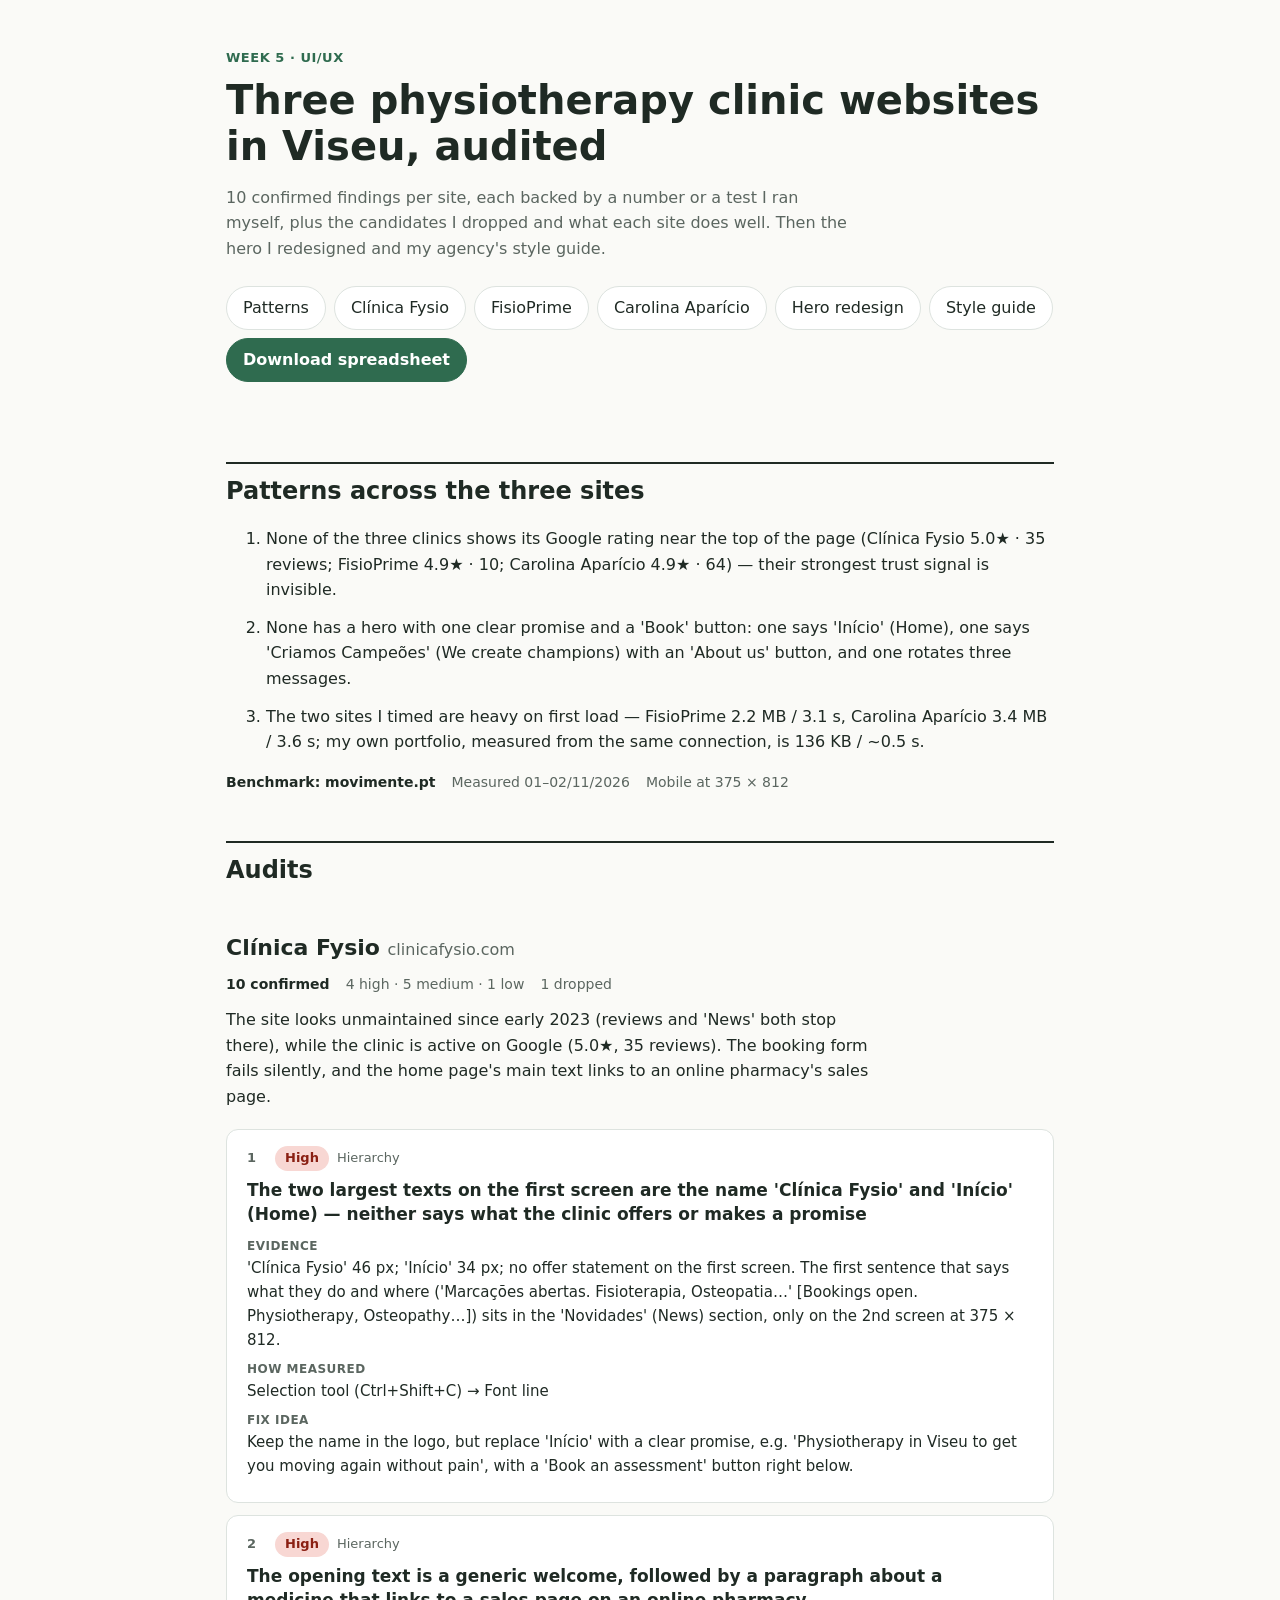
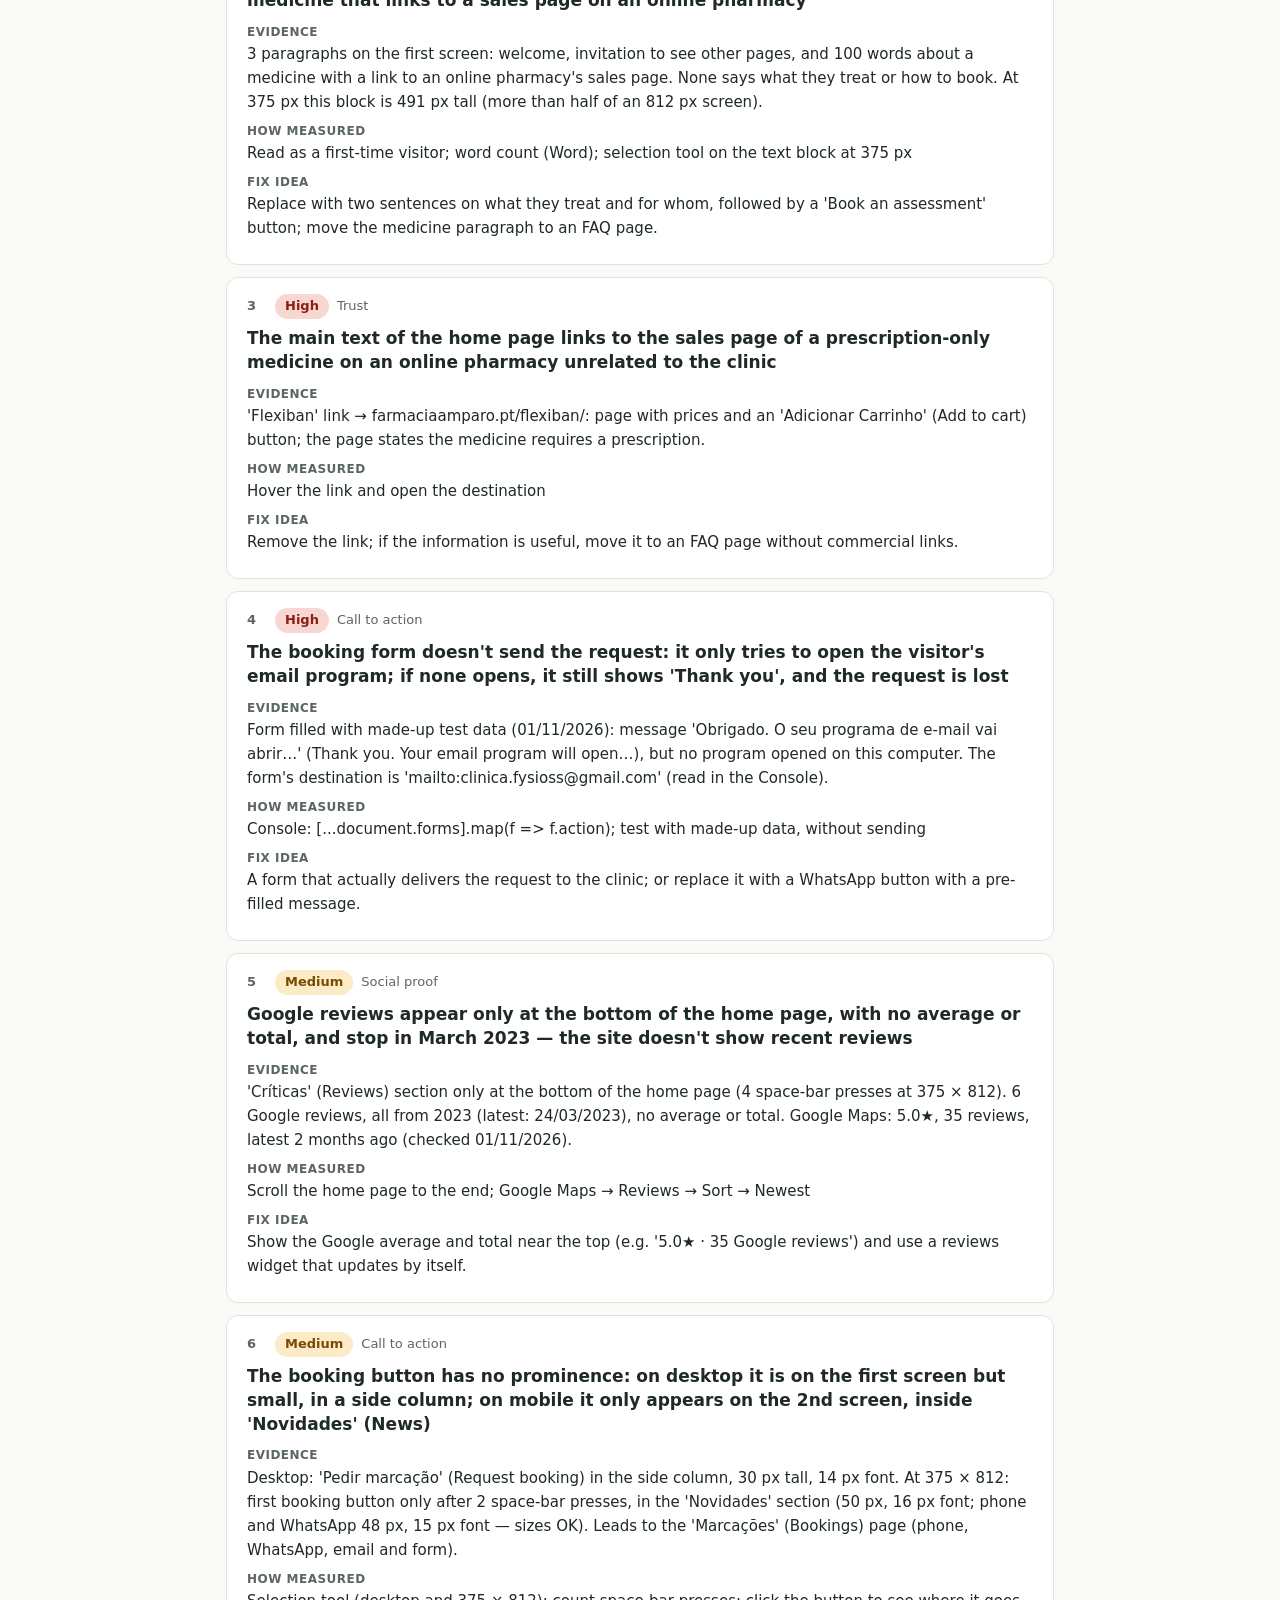
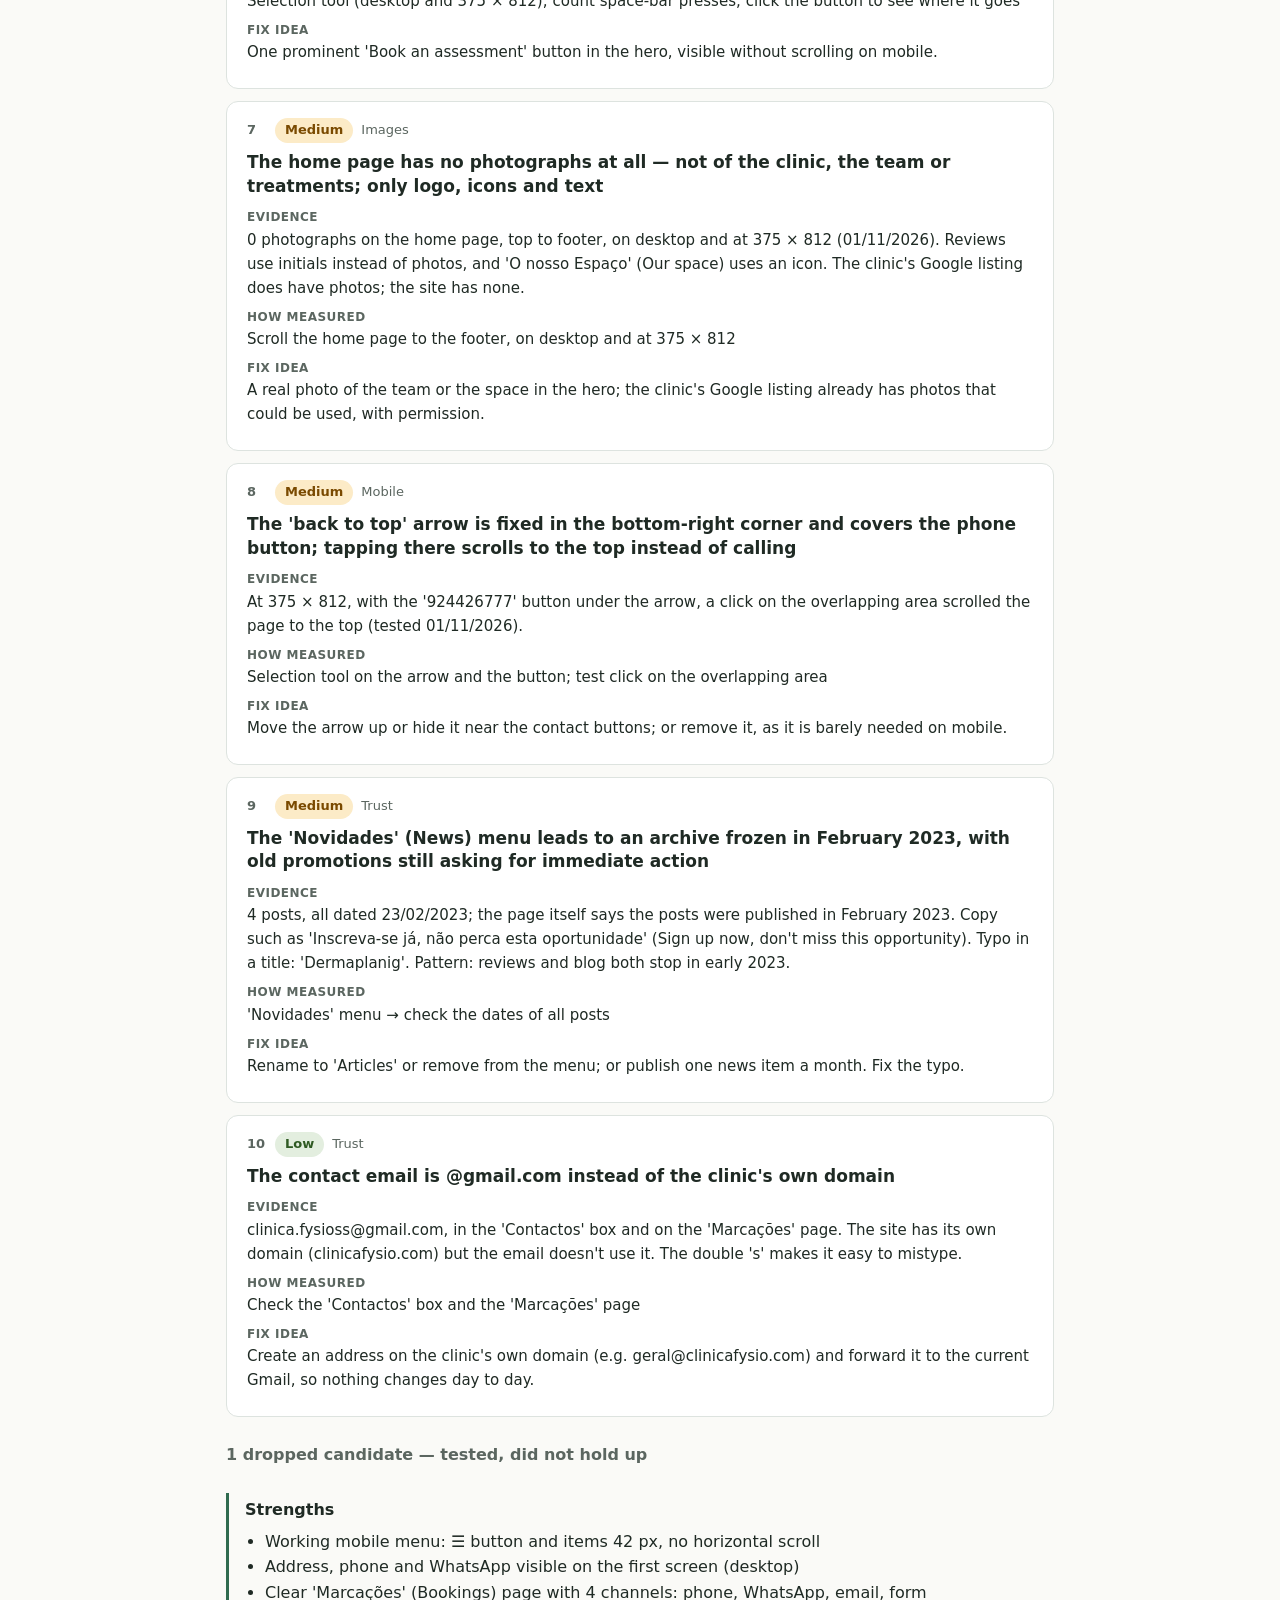
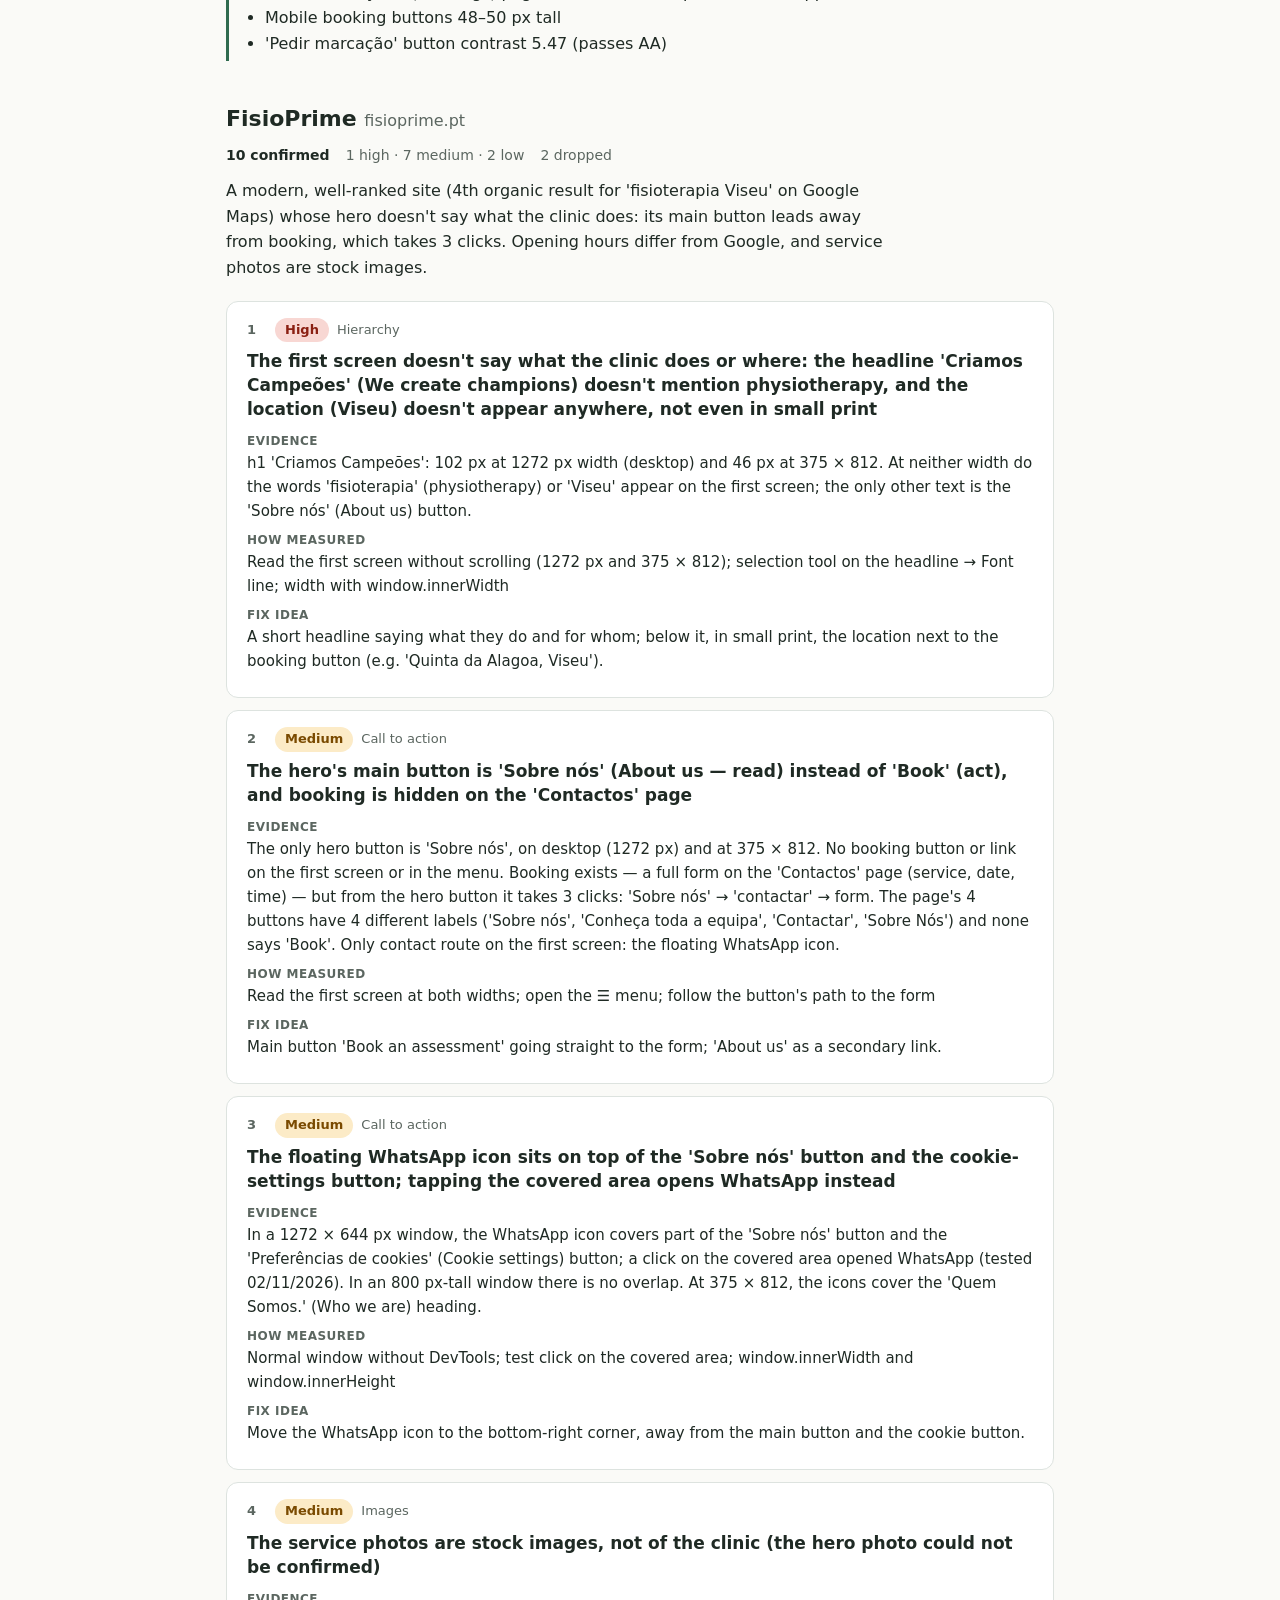
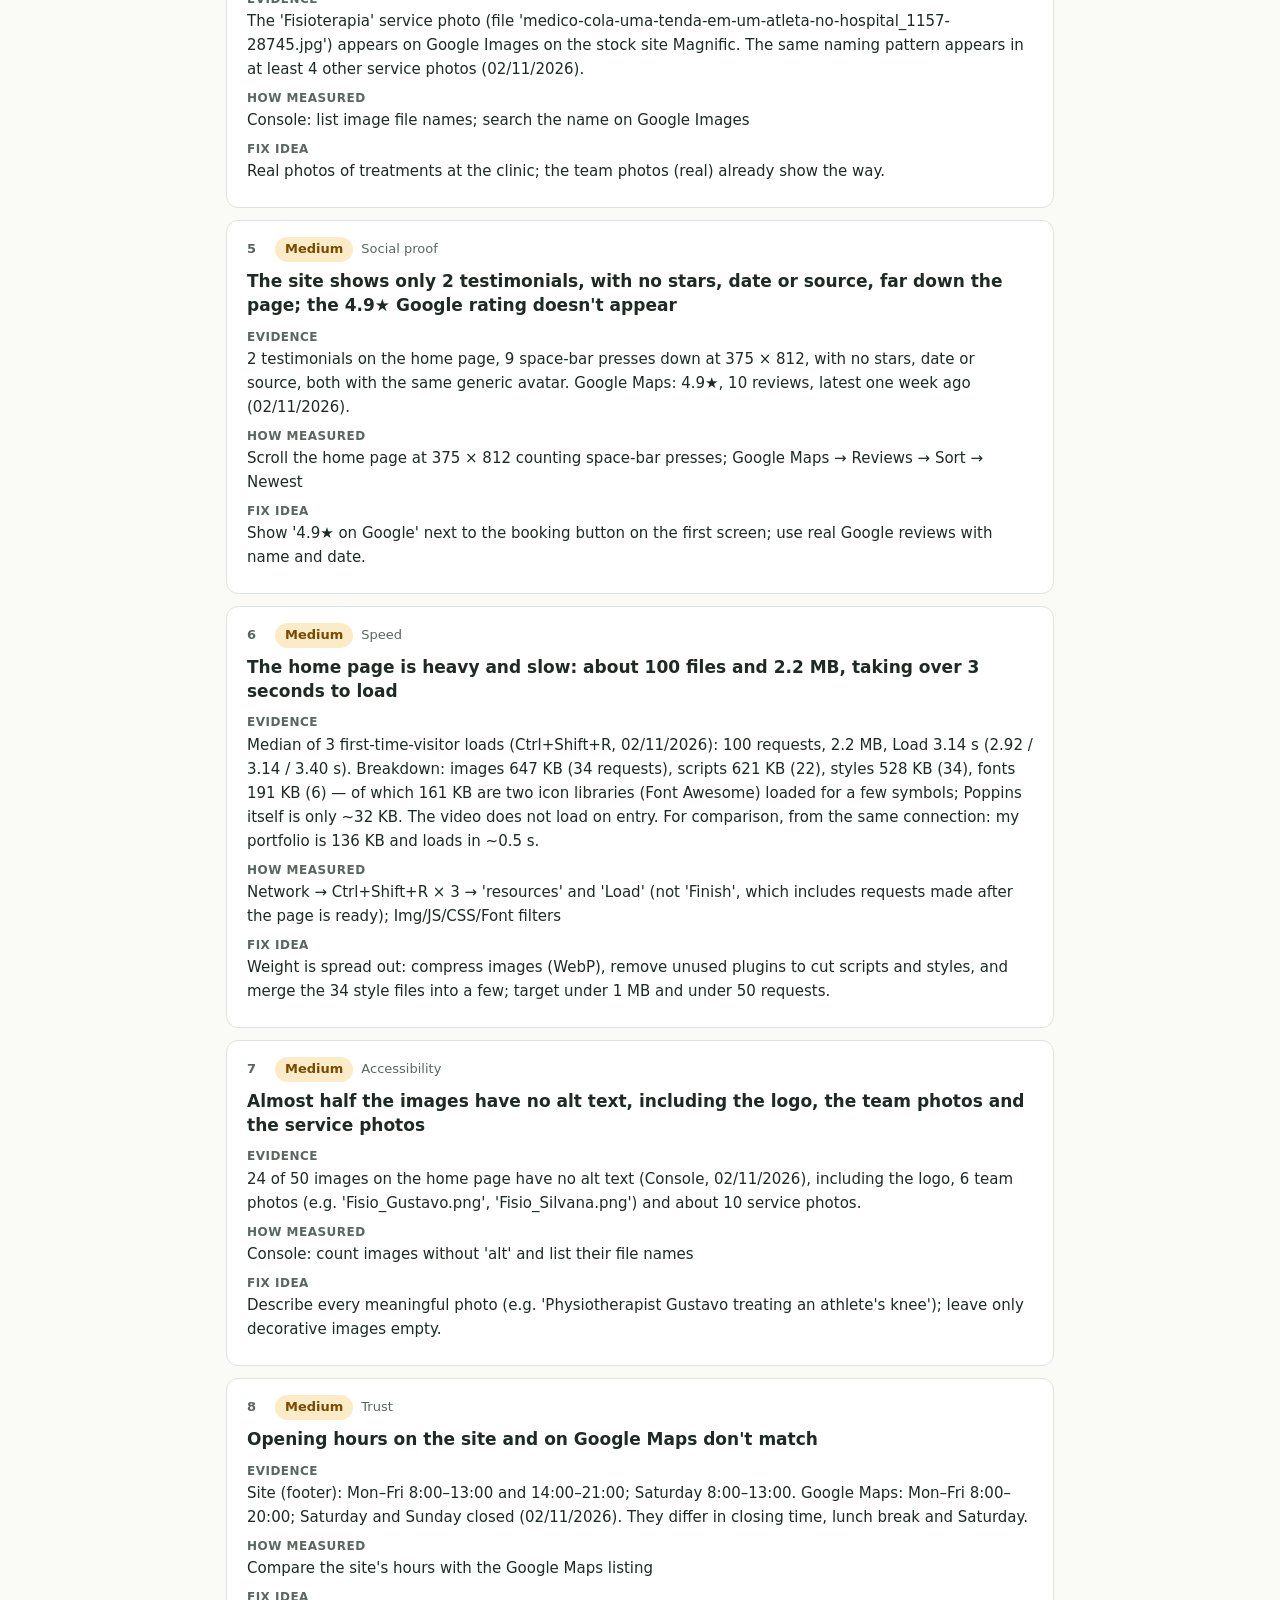
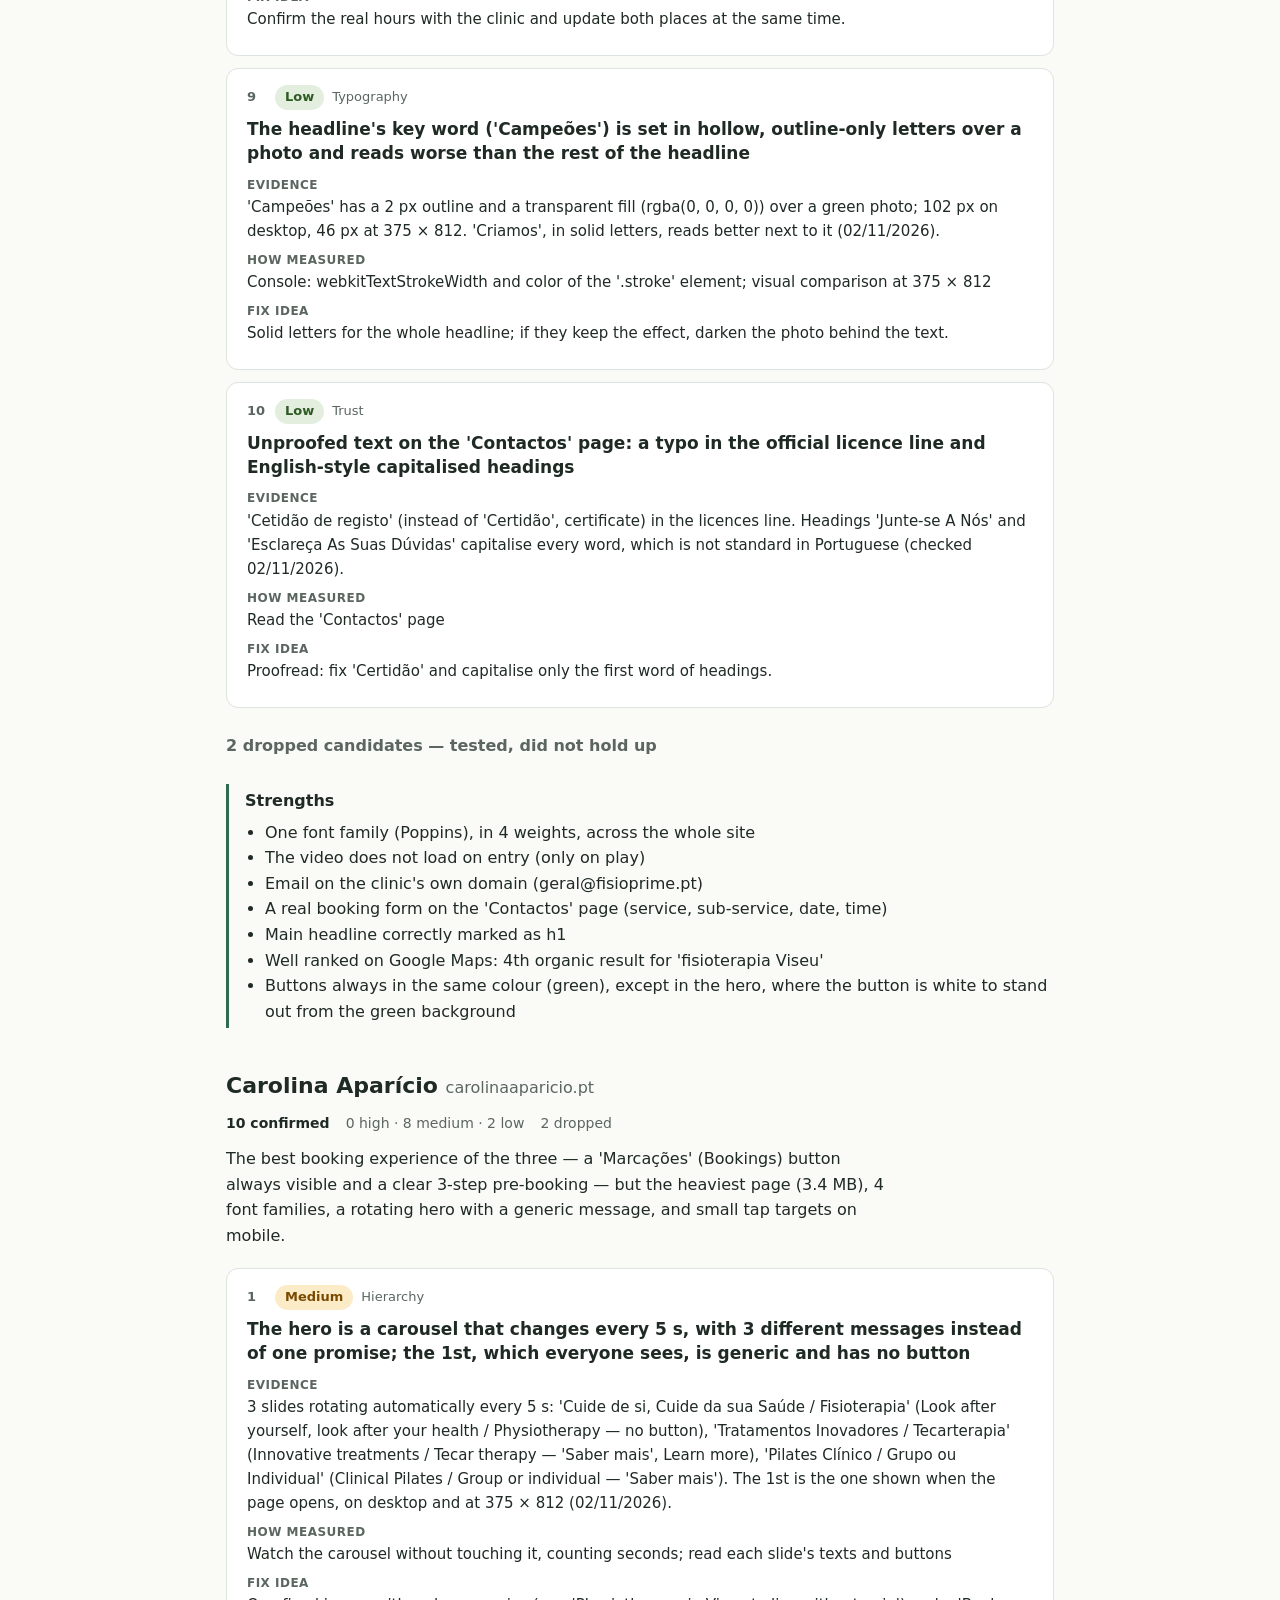
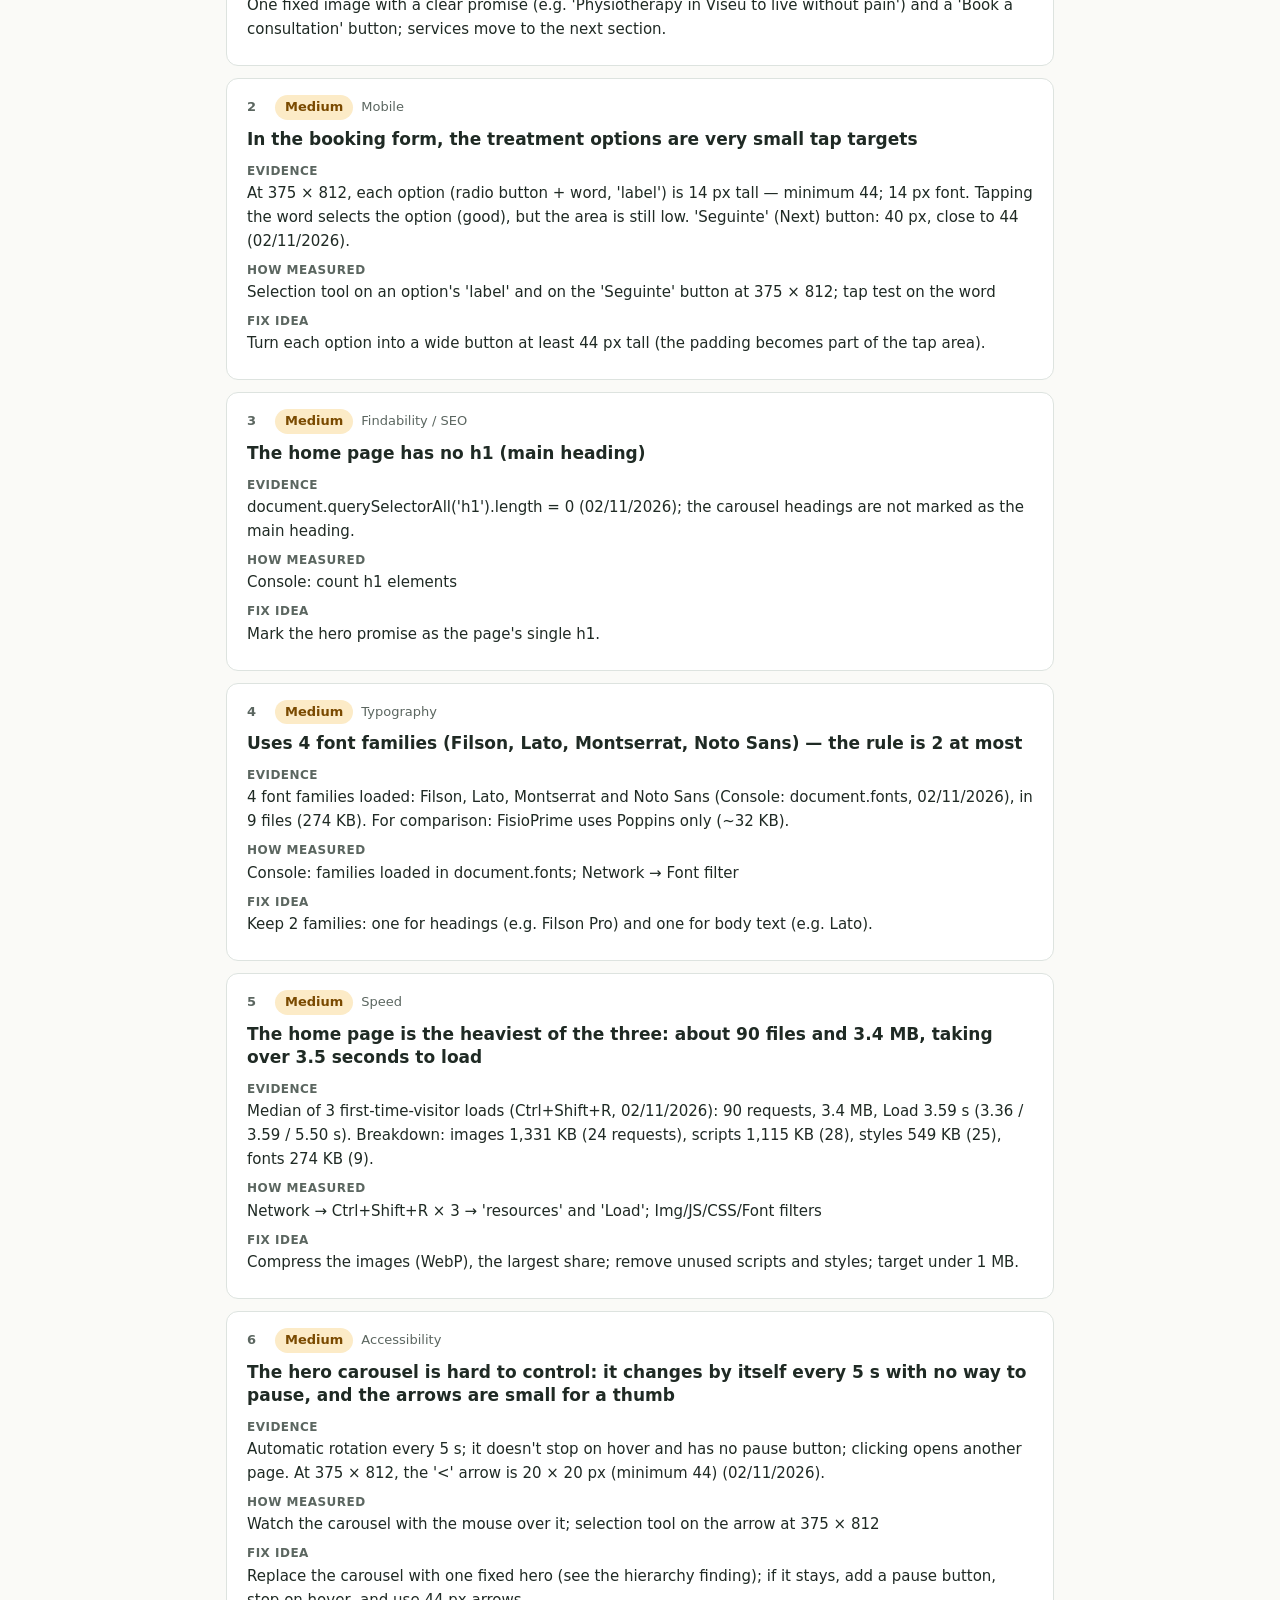
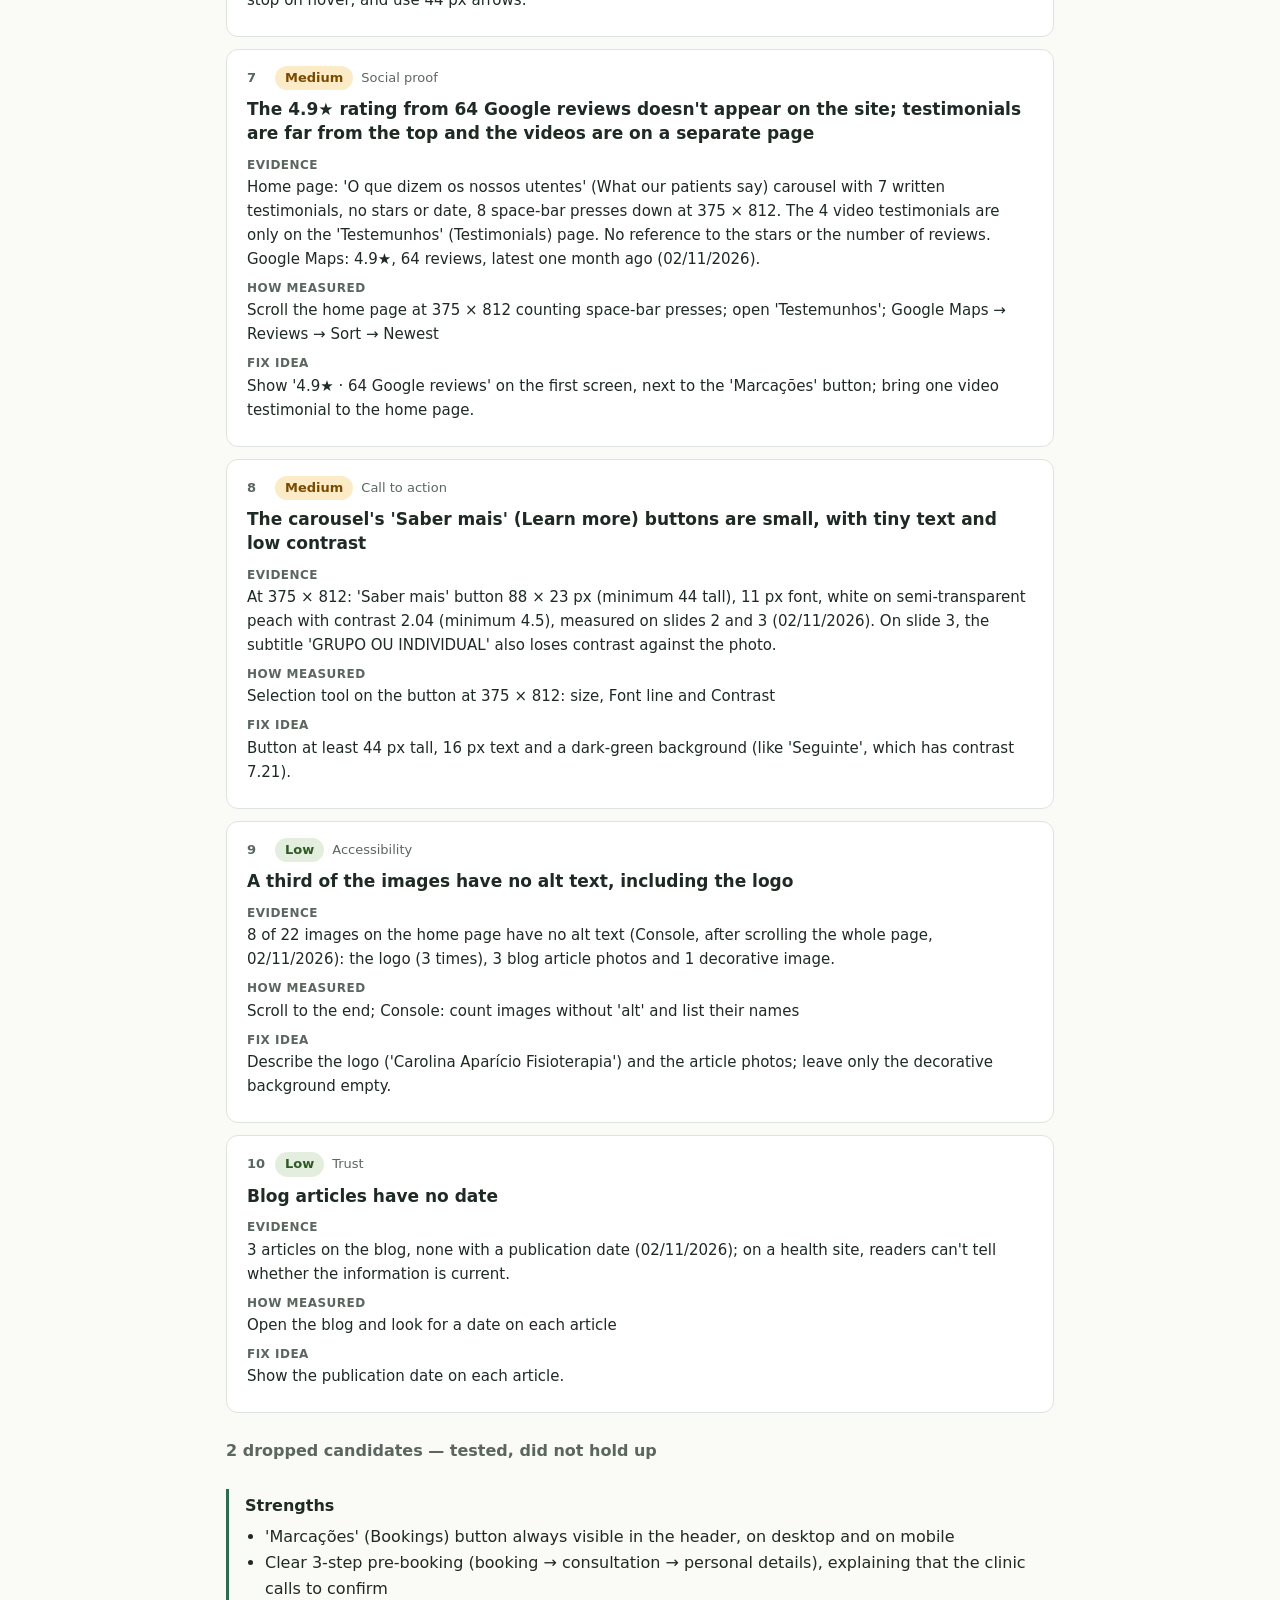
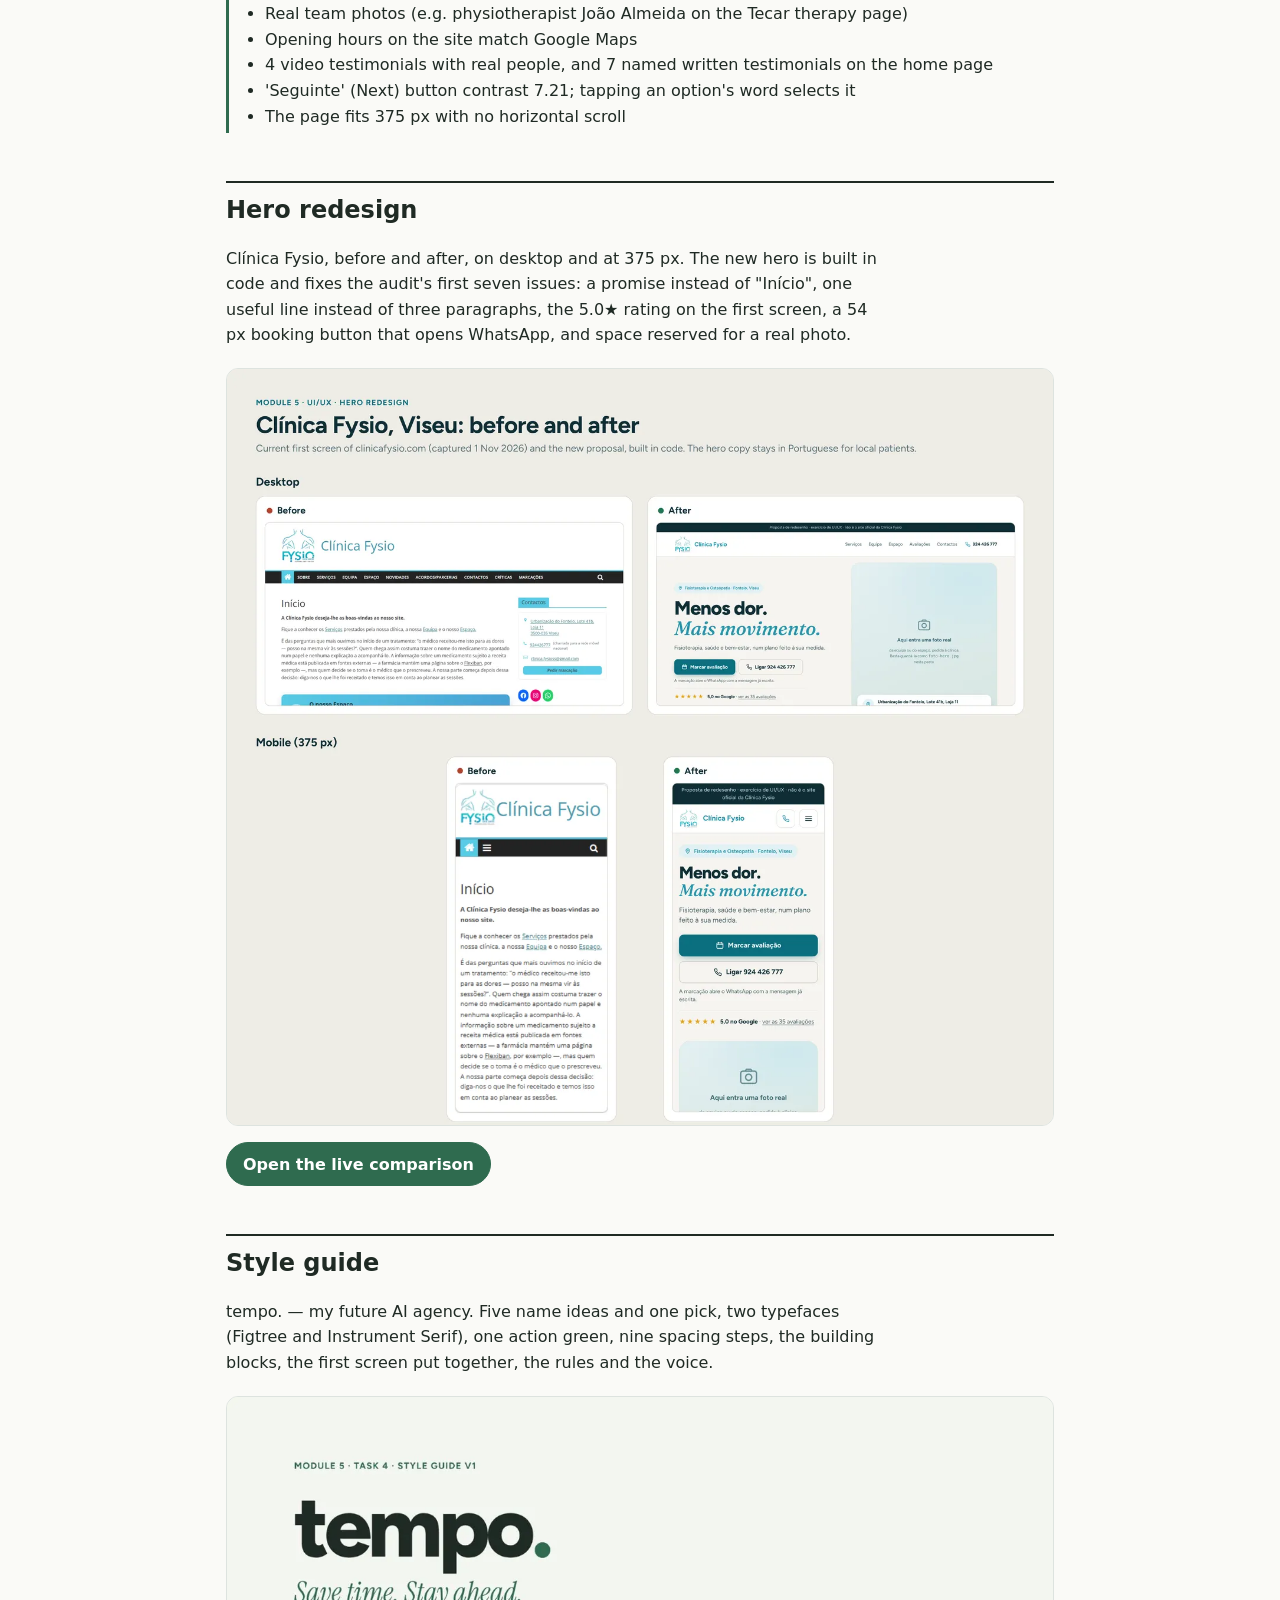
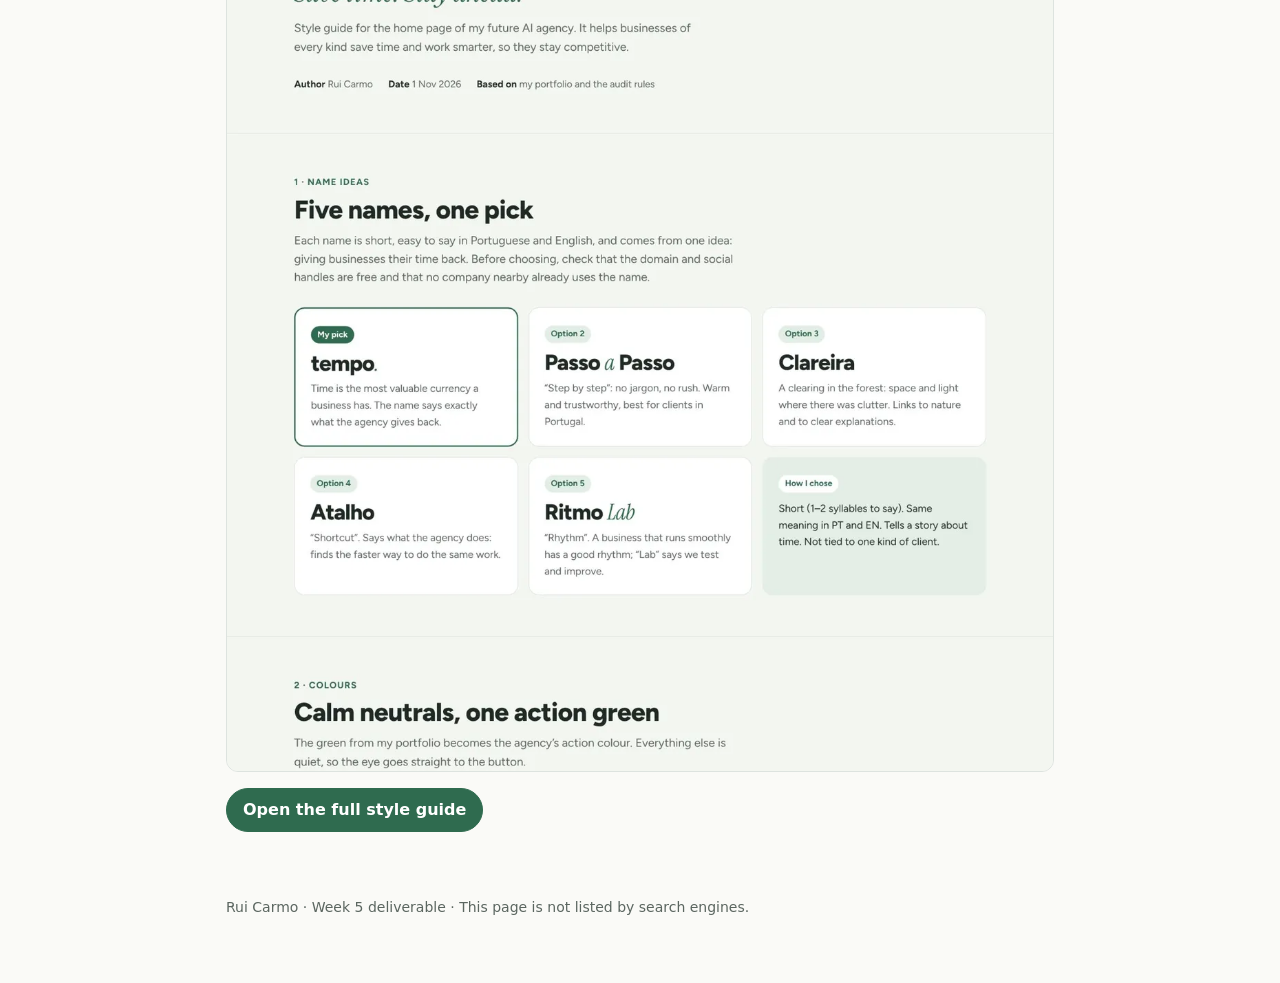
==== semana-5/index.html @ c6df236b "Flatten semana-5 folder structure Co-Authored-By: Claude Opus 5.5 <noreply@anthropic.com>" ====
<!doctype html>
<html lang="en">
<head>
<meta charset="utf-8">
<meta name="viewport" content="width=device-width, initial-scale=1">
<meta name="robots" content="noindex, nofollow">
<title>Week 5 — UI/UX audits</title>
<style>
:root{--ink:#1F2A24;--muted:#5B6660;--line:#DDE3DF;--bg:#FAFAF7;--card:#FFFFFF;--accent:#2F6B4F;--accent-ink:#FFFFFF;
--high-bg:#F8D7D3;--high:#8A1F12;--med-bg:#FCEBC7;--med:#7A4A00;--low-bg:#E3EEDF;--low:#2F5A23}
*{box-sizing:border-box}
body{margin:0;background:var(--bg);color:var(--ink);font:16px/1.6 system-ui,-apple-system,"Segoe UI",Roboto,Arial,sans-serif}
.wrap{max-width:860px;margin:0 auto;padding:0 16px}
header{padding:48px 0 24px}
.kicker{color:var(--accent);font-weight:600;letter-spacing:.04em;text-transform:uppercase;font-size:13px;margin:0 0 8px}
h1{font-size:clamp(28px,5vw,40px);line-height:1.15;margin:0 0 16px}
.lead{color:var(--muted);margin:0 0 24px;max-width:62ch}
nav{display:flex;flex-wrap:wrap;gap:8px;margin-bottom:8px}
nav a,.btn{display:inline-flex;align-items:center;min-height:44px;padding:0 16px;border:1px solid var(--line);border-radius:999px;color:var(--ink);text-decoration:none;background:var(--card)}
.btn{background:var(--accent);color:var(--accent-ink);border-color:var(--accent);font-weight:600}
h2{font-size:24px;margin:48px 0 16px;padding-top:8px;border-top:2px solid var(--ink)}
.cross li{margin-bottom:12px}
.clinic{margin-top:40px}
h3{font-size:22px;margin:0 0 8px}
.url{font-weight:400;color:var(--muted);font-size:16px}
.stats{display:flex;flex-wrap:wrap;gap:8px 16px;color:var(--muted);font-size:14px;margin:0 0 12px}
.stats span:first-child{color:var(--ink);font-weight:600}
.pattern{margin:0 0 20px;max-width:65ch}
.f{background:var(--card);border:1px solid var(--line);border-radius:12px;padding:16px 20px;margin-bottom:12px}
.f h4{font-size:17px;line-height:1.4;margin:8px 0 10px}
.f p{margin:0 0 8px;font-size:15px}
.f p b{display:block;font-size:12px;letter-spacing:.04em;text-transform:uppercase;color:var(--muted)}
.meta{display:flex;flex-wrap:wrap;align-items:center;gap:8px;font-size:13px}
.n{font-weight:700;color:var(--muted);min-width:20px}
.cat{color:var(--muted)}
.sev{padding:2px 10px;border-radius:999px;font-weight:600}
.sev.high{background:var(--high-bg);color:var(--high)}.sev.med{background:var(--med-bg);color:var(--med)}.sev.low{background:var(--low-bg);color:var(--low)}
details{margin:16px 0}
summary{cursor:pointer;min-height:44px;display:flex;align-items:center;color:var(--muted);font-weight:600}
details .f{opacity:.8}
.strengths{border-left:3px solid var(--accent);padding:4px 0 4px 16px;margin-top:16px}
.strengths h4{margin:0 0 6px} .strengths ul{margin:0;padding-left:20px}

.shot{display:block;border:1px solid var(--line);border-radius:12px;overflow:hidden;margin:0 0 16px;background:var(--card)}.shot img{display:block;width:100%;height:auto}
.soon{color:var(--muted);border:1px dashed var(--line);border-radius:12px;padding:24px;text-align:center}
footer{color:var(--muted);font-size:14px;padding:48px 0 64px}
</style>
</head>
<body>
<div class="wrap">
<header>
<p class="kicker">Week 5 · UI/UX</p>
<h1>Three physiotherapy clinic websites in Viseu, audited</h1>
<p class="lead">10 confirmed findings per site, each backed by a number or a test I ran myself, plus the candidates I dropped and what each site does well. Then the hero I redesigned and my agency's style guide.</p>
<nav><a href="#patterns">Patterns</a><a href="#fysio">Clínica Fysio</a><a href="#fisioprime">FisioPrime</a><a href="#carolina">Carolina Aparício</a><a href="#hero">Hero redesign</a><a href="#style">Style guide</a><a class="btn" href="/semana-5/week5-ui-audits.xlsx" download>Download spreadsheet</a></nav>
</header>
<main>
<section id="patterns"><h2>Patterns across the three sites</h2><ol class="cross"><li>None of the three clinics shows its Google rating near the top of the page (Clínica Fysio 5.0★ · 35 reviews; FisioPrime 4.9★ · 10; Carolina Aparício 4.9★ · 64) — their strongest trust signal is invisible.</li><li>None has a hero with one clear promise and a &#x27;Book&#x27; button: one says &#x27;Início&#x27; (Home), one says &#x27;Criamos Campeões&#x27; (We create champions) with an &#x27;About us&#x27; button, and one rotates three messages.</li><li>The two sites I timed are heavy on first load — FisioPrime 2.2 MB / 3.1 s, Carolina Aparício 3.4 MB / 3.6 s; my own portfolio, measured from the same connection, is 136 KB / ~0.5 s.</li></ol>
<p class="stats"><span>Benchmark: movimente.pt</span><span>Measured 01–02/11/2026</span><span>Mobile at 375 × 812</span></p></section>
<h2 id="audits">Audits</h2>
<section class="clinic" id="fysio">
<h3>Clínica Fysio <span class="url">clinicafysio.com</span></h3>
<p class="stats"><span>10 confirmed</span><span>4 high · 5 medium · 1 low</span><span>1 dropped</span></p>
<p class="pattern">The site looks unmaintained since early 2023 (reviews and &#x27;News&#x27; both stop there), while the clinic is active on Google (5.0★, 35 reviews). The booking form fails silently, and the home page&#x27;s main text links to an online pharmacy&#x27;s sales page.</p>
<article class="f">
<div class="meta"><span class="n">1</span><span class="sev high">High</span><span class="cat">Hierarchy</span></div>
<h4>The two largest texts on the first screen are the name &#x27;Clínica Fysio&#x27; and &#x27;Início&#x27; (Home) — neither says what the clinic offers or makes a promise</h4>
<p><b>Evidence</b> &#x27;Clínica Fysio&#x27; 46 px; &#x27;Início&#x27; 34 px; no offer statement on the first screen. The first sentence that says what they do and where (&#x27;Marcações abertas. Fisioterapia, Osteopatia…&#x27; [Bookings open. Physiotherapy, Osteopathy…]) sits in the &#x27;Novidades&#x27; (News) section, only on the 2nd screen at 375 × 812.</p>
<p class="how"><b>How measured</b> Selection tool (Ctrl+Shift+C) → Font line</p>
<p><b>Fix idea</b> Keep the name in the logo, but replace &#x27;Início&#x27; with a clear promise, e.g. &#x27;Physiotherapy in Viseu to get you moving again without pain&#x27;, with a &#x27;Book an assessment&#x27; button right below.</p></article>
<article class="f">
<div class="meta"><span class="n">2</span><span class="sev high">High</span><span class="cat">Hierarchy</span></div>
<h4>The opening text is a generic welcome, followed by a paragraph about a medicine that links to a sales page on an online pharmacy</h4>
<p><b>Evidence</b> 3 paragraphs on the first screen: welcome, invitation to see other pages, and 100 words about a medicine with a link to an online pharmacy&#x27;s sales page. None says what they treat or how to book. At 375 px this block is 491 px tall (more than half of an 812 px screen).</p>
<p class="how"><b>How measured</b> Read as a first-time visitor; word count (Word); selection tool on the text block at 375 px</p>
<p><b>Fix idea</b> Replace with two sentences on what they treat and for whom, followed by a &#x27;Book an assessment&#x27; button; move the medicine paragraph to an FAQ page.</p></article>
<article class="f">
<div class="meta"><span class="n">3</span><span class="sev high">High</span><span class="cat">Trust</span></div>
<h4>The main text of the home page links to the sales page of a prescription-only medicine on an online pharmacy unrelated to the clinic</h4>
<p><b>Evidence</b> &#x27;Flexiban&#x27; link → farmaciaamparo.pt/flexiban/: page with prices and an &#x27;Adicionar Carrinho&#x27; (Add to cart) button; the page states the medicine requires a prescription.</p>
<p class="how"><b>How measured</b> Hover the link and open the destination</p>
<p><b>Fix idea</b> Remove the link; if the information is useful, move it to an FAQ page without commercial links.</p></article>
<article class="f">
<div class="meta"><span class="n">4</span><span class="sev high">High</span><span class="cat">Call to action</span></div>
<h4>The booking form doesn&#x27;t send the request: it only tries to open the visitor&#x27;s email program; if none opens, it still shows &#x27;Thank you&#x27;, and the request is lost</h4>
<p><b>Evidence</b> Form filled with made-up test data (01/11/2026): message &#x27;Obrigado. O seu programa de e-mail vai abrir…&#x27; (Thank you. Your email program will open…), but no program opened on this computer. The form&#x27;s destination is &#x27;mailto:clinica.fysioss@gmail.com&#x27; (read in the Console).</p>
<p class="how"><b>How measured</b> Console: [...document.forms].map(f =&gt; f.action); test with made-up data, without sending</p>
<p><b>Fix idea</b> A form that actually delivers the request to the clinic; or replace it with a WhatsApp button with a pre-filled message.</p></article>
<article class="f">
<div class="meta"><span class="n">5</span><span class="sev med">Medium</span><span class="cat">Social proof</span></div>
<h4>Google reviews appear only at the bottom of the home page, with no average or total, and stop in March 2023 — the site doesn&#x27;t show recent reviews</h4>
<p><b>Evidence</b> &#x27;Críticas&#x27; (Reviews) section only at the bottom of the home page (4 space-bar presses at 375 × 812). 6 Google reviews, all from 2023 (latest: 24/03/2023), no average or total. Google Maps: 5.0★, 35 reviews, latest 2 months ago (checked 01/11/2026).</p>
<p class="how"><b>How measured</b> Scroll the home page to the end; Google Maps → Reviews → Sort → Newest</p>
<p><b>Fix idea</b> Show the Google average and total near the top (e.g. &#x27;5.0★ · 35 Google reviews&#x27;) and use a reviews widget that updates by itself.</p></article>
<article class="f">
<div class="meta"><span class="n">6</span><span class="sev med">Medium</span><span class="cat">Call to action</span></div>
<h4>The booking button has no prominence: on desktop it is on the first screen but small, in a side column; on mobile it only appears on the 2nd screen, inside &#x27;Novidades&#x27; (News)</h4>
<p><b>Evidence</b> Desktop: &#x27;Pedir marcação&#x27; (Request booking) in the side column, 30 px tall, 14 px font. At 375 × 812: first booking button only after 2 space-bar presses, in the &#x27;Novidades&#x27; section (50 px, 16 px font; phone and WhatsApp 48 px, 15 px font — sizes OK). Leads to the &#x27;Marcações&#x27; (Bookings) page (phone, WhatsApp, email and form).</p>
<p class="how"><b>How measured</b> Selection tool (desktop and 375 × 812); count space-bar presses; click the button to see where it goes</p>
<p><b>Fix idea</b> One prominent &#x27;Book an assessment&#x27; button in the hero, visible without scrolling on mobile.</p></article>
<article class="f">
<div class="meta"><span class="n">7</span><span class="sev med">Medium</span><span class="cat">Images</span></div>
<h4>The home page has no photographs at all — not of the clinic, the team or treatments; only logo, icons and text</h4>
<p><b>Evidence</b> 0 photographs on the home page, top to footer, on desktop and at 375 × 812 (01/11/2026). Reviews use initials instead of photos, and &#x27;O nosso Espaço&#x27; (Our space) uses an icon. The clinic&#x27;s Google listing does have photos; the site has none.</p>
<p class="how"><b>How measured</b> Scroll the home page to the footer, on desktop and at 375 × 812</p>
<p><b>Fix idea</b> A real photo of the team or the space in the hero; the clinic&#x27;s Google listing already has photos that could be used, with permission.</p></article>
<article class="f">
<div class="meta"><span class="n">8</span><span class="sev med">Medium</span><span class="cat">Mobile</span></div>
<h4>The &#x27;back to top&#x27; arrow is fixed in the bottom-right corner and covers the phone button; tapping there scrolls to the top instead of calling</h4>
<p><b>Evidence</b> At 375 × 812, with the &#x27;924426777&#x27; button under the arrow, a click on the overlapping area scrolled the page to the top (tested 01/11/2026).</p>
<p class="how"><b>How measured</b> Selection tool on the arrow and the button; test click on the overlapping area</p>
<p><b>Fix idea</b> Move the arrow up or hide it near the contact buttons; or remove it, as it is barely needed on mobile.</p></article>
<article class="f">
<div class="meta"><span class="n">9</span><span class="sev med">Medium</span><span class="cat">Trust</span></div>
<h4>The &#x27;Novidades&#x27; (News) menu leads to an archive frozen in February 2023, with old promotions still asking for immediate action</h4>
<p><b>Evidence</b> 4 posts, all dated 23/02/2023; the page itself says the posts were published in February 2023. Copy such as &#x27;Inscreva-se já, não perca esta oportunidade&#x27; (Sign up now, don&#x27;t miss this opportunity). Typo in a title: &#x27;Dermaplanig&#x27;. Pattern: reviews and blog both stop in early 2023.</p>
<p class="how"><b>How measured</b> &#x27;Novidades&#x27; menu → check the dates of all posts</p>
<p><b>Fix idea</b> Rename to &#x27;Articles&#x27; or remove from the menu; or publish one news item a month. Fix the typo.</p></article>
<article class="f">
<div class="meta"><span class="n">10</span><span class="sev low">Low</span><span class="cat">Trust</span></div>
<h4>The contact email is @gmail.com instead of the clinic&#x27;s own domain</h4>
<p><b>Evidence</b> clinica.fysioss@gmail.com, in the &#x27;Contactos&#x27; box and on the &#x27;Marcações&#x27; page. The site has its own domain (clinicafysio.com) but the email doesn&#x27;t use it. The double &#x27;s&#x27; makes it easy to mistype.</p>
<p class="how"><b>How measured</b> Check the &#x27;Contactos&#x27; box and the &#x27;Marcações&#x27; page</p>
<p><b>Fix idea</b> Create an address on the clinic&#x27;s own domain (e.g. geral@clinicafysio.com) and forward it to the current Gmail, so nothing changes day to day.</p></article>
<details><summary>1 dropped candidate — tested, did not hold up</summary>
<article class="f">
<div class="meta"><span class="n">11</span><span class="cat">Mobile</span></div>
<h4>The menu has 10 items — probably cramped or hidden on mobile</h4>
<p><b>Evidence</b> At 375 × 812 the menu sits behind a ☰ button (42.4 × 42.4 px) and opens as a list of 9 items, each 42.4 px tall (close to 44); no horizontal scroll.</p>
<p class="how"><b>How measured</b> Device mode 375 × 812; open ☰; selection tool on the button and an item; try scrolling sideways</p>
</article>
</details>
<div class="strengths"><h4>Strengths</h4><ul><li>Working mobile menu: ☰ button and items 42 px, no horizontal scroll</li><li>Address, phone and WhatsApp visible on the first screen (desktop)</li><li>Clear &#x27;Marcações&#x27; (Bookings) page with 4 channels: phone, WhatsApp, email, form</li><li>Mobile booking buttons 48–50 px tall</li><li>&#x27;Pedir marcação&#x27; button contrast 5.47 (passes AA)</li></ul></div>
</section><section class="clinic" id="fisioprime">
<h3>FisioPrime <span class="url">fisioprime.pt</span></h3>
<p class="stats"><span>10 confirmed</span><span>1 high · 7 medium · 2 low</span><span>2 dropped</span></p>
<p class="pattern">A modern, well-ranked site (4th organic result for &#x27;fisioterapia Viseu&#x27; on Google Maps) whose hero doesn&#x27;t say what the clinic does: its main button leads away from booking, which takes 3 clicks. Opening hours differ from Google, and service photos are stock images.</p>
<article class="f">
<div class="meta"><span class="n">1</span><span class="sev high">High</span><span class="cat">Hierarchy</span></div>
<h4>The first screen doesn&#x27;t say what the clinic does or where: the headline &#x27;Criamos Campeões&#x27; (We create champions) doesn&#x27;t mention physiotherapy, and the location (Viseu) doesn&#x27;t appear anywhere, not even in small print</h4>
<p><b>Evidence</b> h1 &#x27;Criamos Campeões&#x27;: 102 px at 1272 px width (desktop) and 46 px at 375 × 812. At neither width do the words &#x27;fisioterapia&#x27; (physiotherapy) or &#x27;Viseu&#x27; appear on the first screen; the only other text is the &#x27;Sobre nós&#x27; (About us) button.</p>
<p class="how"><b>How measured</b> Read the first screen without scrolling (1272 px and 375 × 812); selection tool on the headline → Font line; width with window.innerWidth</p>
<p><b>Fix idea</b> A short headline saying what they do and for whom; below it, in small print, the location next to the booking button (e.g. &#x27;Quinta da Alagoa, Viseu&#x27;).</p></article>
<article class="f">
<div class="meta"><span class="n">2</span><span class="sev med">Medium</span><span class="cat">Call to action</span></div>
<h4>The hero&#x27;s main button is &#x27;Sobre nós&#x27; (About us — read) instead of &#x27;Book&#x27; (act), and booking is hidden on the &#x27;Contactos&#x27; page</h4>
<p><b>Evidence</b> The only hero button is &#x27;Sobre nós&#x27;, on desktop (1272 px) and at 375 × 812. No booking button or link on the first screen or in the menu. Booking exists — a full form on the &#x27;Contactos&#x27; page (service, date, time) — but from the hero button it takes 3 clicks: &#x27;Sobre nós&#x27; → &#x27;contactar&#x27; → form. The page&#x27;s 4 buttons have 4 different labels (&#x27;Sobre nós&#x27;, &#x27;Conheça toda a equipa&#x27;, &#x27;Contactar&#x27;, &#x27;Sobre Nós&#x27;) and none says &#x27;Book&#x27;. Only contact route on the first screen: the floating WhatsApp icon.</p>
<p class="how"><b>How measured</b> Read the first screen at both widths; open the ☰ menu; follow the button&#x27;s path to the form</p>
<p><b>Fix idea</b> Main button &#x27;Book an assessment&#x27; going straight to the form; &#x27;About us&#x27; as a secondary link.</p></article>
<article class="f">
<div class="meta"><span class="n">3</span><span class="sev med">Medium</span><span class="cat">Call to action</span></div>
<h4>The floating WhatsApp icon sits on top of the &#x27;Sobre nós&#x27; button and the cookie-settings button; tapping the covered area opens WhatsApp instead</h4>
<p><b>Evidence</b> In a 1272 × 644 px window, the WhatsApp icon covers part of the &#x27;Sobre nós&#x27; button and the &#x27;Preferências de cookies&#x27; (Cookie settings) button; a click on the covered area opened WhatsApp (tested 02/11/2026). In an 800 px-tall window there is no overlap. At 375 × 812, the icons cover the &#x27;Quem Somos.&#x27; (Who we are) heading.</p>
<p class="how"><b>How measured</b> Normal window without DevTools; test click on the covered area; window.innerWidth and window.innerHeight</p>
<p><b>Fix idea</b> Move the WhatsApp icon to the bottom-right corner, away from the main button and the cookie button.</p></article>
<article class="f">
<div class="meta"><span class="n">4</span><span class="sev med">Medium</span><span class="cat">Images</span></div>
<h4>The service photos are stock images, not of the clinic (the hero photo could not be confirmed)</h4>
<p><b>Evidence</b> The &#x27;Fisioterapia&#x27; service photo (file &#x27;medico-cola-uma-tenda-em-um-atleta-no-hospital_1157-28745.jpg&#x27;) appears on Google Images on the stock site Magnific. The same naming pattern appears in at least 4 other service photos (02/11/2026).</p>
<p class="how"><b>How measured</b> Console: list image file names; search the name on Google Images</p>
<p><b>Fix idea</b> Real photos of treatments at the clinic; the team photos (real) already show the way.</p></article>
<article class="f">
<div class="meta"><span class="n">5</span><span class="sev med">Medium</span><span class="cat">Social proof</span></div>
<h4>The site shows only 2 testimonials, with no stars, date or source, far down the page; the 4.9★ Google rating doesn&#x27;t appear</h4>
<p><b>Evidence</b> 2 testimonials on the home page, 9 space-bar presses down at 375 × 812, with no stars, date or source, both with the same generic avatar. Google Maps: 4.9★, 10 reviews, latest one week ago (02/11/2026).</p>
<p class="how"><b>How measured</b> Scroll the home page at 375 × 812 counting space-bar presses; Google Maps → Reviews → Sort → Newest</p>
<p><b>Fix idea</b> Show &#x27;4.9★ on Google&#x27; next to the booking button on the first screen; use real Google reviews with name and date.</p></article>
<article class="f">
<div class="meta"><span class="n">6</span><span class="sev med">Medium</span><span class="cat">Speed</span></div>
<h4>The home page is heavy and slow: about 100 files and 2.2 MB, taking over 3 seconds to load</h4>
<p><b>Evidence</b> Median of 3 first-time-visitor loads (Ctrl+Shift+R, 02/11/2026): 100 requests, 2.2 MB, Load 3.14 s (2.92 / 3.14 / 3.40 s). Breakdown: images 647 KB (34 requests), scripts 621 KB (22), styles 528 KB (34), fonts 191 KB (6) — of which 161 KB are two icon libraries (Font Awesome) loaded for a few symbols; Poppins itself is only ~32 KB. The video does not load on entry. For comparison, from the same connection: my portfolio is 136 KB and loads in ~0.5 s.</p>
<p class="how"><b>How measured</b> Network → Ctrl+Shift+R × 3 → &#x27;resources&#x27; and &#x27;Load&#x27; (not &#x27;Finish&#x27;, which includes requests made after the page is ready); Img/JS/CSS/Font filters</p>
<p><b>Fix idea</b> Weight is spread out: compress images (WebP), remove unused plugins to cut scripts and styles, and merge the 34 style files into a few; target under 1 MB and under 50 requests.</p></article>
<article class="f">
<div class="meta"><span class="n">7</span><span class="sev med">Medium</span><span class="cat">Accessibility</span></div>
<h4>Almost half the images have no alt text, including the logo, the team photos and the service photos</h4>
<p><b>Evidence</b> 24 of 50 images on the home page have no alt text (Console, 02/11/2026), including the logo, 6 team photos (e.g. &#x27;Fisio_Gustavo.png&#x27;, &#x27;Fisio_Silvana.png&#x27;) and about 10 service photos.</p>
<p class="how"><b>How measured</b> Console: count images without &#x27;alt&#x27; and list their file names</p>
<p><b>Fix idea</b> Describe every meaningful photo (e.g. &#x27;Physiotherapist Gustavo treating an athlete&#x27;s knee&#x27;); leave only decorative images empty.</p></article>
<article class="f">
<div class="meta"><span class="n">8</span><span class="sev med">Medium</span><span class="cat">Trust</span></div>
<h4>Opening hours on the site and on Google Maps don&#x27;t match</h4>
<p><b>Evidence</b> Site (footer): Mon–Fri 8:00–13:00 and 14:00–21:00; Saturday 8:00–13:00. Google Maps: Mon–Fri 8:00–20:00; Saturday and Sunday closed (02/11/2026). They differ in closing time, lunch break and Saturday.</p>
<p class="how"><b>How measured</b> Compare the site&#x27;s hours with the Google Maps listing</p>
<p><b>Fix idea</b> Confirm the real hours with the clinic and update both places at the same time.</p></article>
<article class="f">
<div class="meta"><span class="n">9</span><span class="sev low">Low</span><span class="cat">Typography</span></div>
<h4>The headline&#x27;s key word (&#x27;Campeões&#x27;) is set in hollow, outline-only letters over a photo and reads worse than the rest of the headline</h4>
<p><b>Evidence</b> &#x27;Campeões&#x27; has a 2 px outline and a transparent fill (rgba(0, 0, 0, 0)) over a green photo; 102 px on desktop, 46 px at 375 × 812. &#x27;Criamos&#x27;, in solid letters, reads better next to it (02/11/2026).</p>
<p class="how"><b>How measured</b> Console: webkitTextStrokeWidth and color of the &#x27;.stroke&#x27; element; visual comparison at 375 × 812</p>
<p><b>Fix idea</b> Solid letters for the whole headline; if they keep the effect, darken the photo behind the text.</p></article>
<article class="f">
<div class="meta"><span class="n">10</span><span class="sev low">Low</span><span class="cat">Trust</span></div>
<h4>Unproofed text on the &#x27;Contactos&#x27; page: a typo in the official licence line and English-style capitalised headings</h4>
<p><b>Evidence</b> &#x27;Cetidão de registo&#x27; (instead of &#x27;Certidão&#x27;, certificate) in the licences line. Headings &#x27;Junte-se A Nós&#x27; and &#x27;Esclareça As Suas Dúvidas&#x27; capitalise every word, which is not standard in Portuguese (checked 02/11/2026).</p>
<p class="how"><b>How measured</b> Read the &#x27;Contactos&#x27; page</p>
<p><b>Fix idea</b> Proofread: fix &#x27;Certidão&#x27; and capitalise only the first word of headings.</p></article>
<details><summary>2 dropped candidates — tested, did not hold up</summary>
<article class="f">
<div class="meta"><span class="n">11</span><span class="cat">Spacing &amp; alignment</span></div>
<h4>&#x27;Contactos&#x27; (Contacts) drops to a second line in the desktop menu</h4>
<p><b>Evidence</b> Dragging the window from 1272 px down to 1020 px (where the ☰ appears), &#x27;Contactos&#x27; always stayed on the same line (02/11/2026). Not reproduced; an earlier screenshot showing the wrap was probably taken with browser zoom above 100%.</p>
<p class="how"><b>How measured</b> Restore the window, drag its edge and read window.innerWidth</p>
</article>
<article class="f">
<div class="meta"><span class="n">12</span><span class="cat">Findability / SEO</span></div>
<h4>The clinic is hard to find on Google Maps by searching &#x27;FisioPrime&#x27;</h4>
<p><b>Evidence</b> On Google Maps, searching &#x27;FisioPrime&#x27; opens the &#x27;FisioPrime Viseu&#x27; listing directly. Searching &#x27;fisioterapia Viseu&#x27; on Google Maps (private window, 02/11/2026), it ranks 5th — 4th excluding the paid ad.</p>
<p class="how"><b>How measured</b> Google Maps in a private window: search the name; search &#x27;fisioterapia Viseu&#x27; and count the position</p>
</article>
</details>
<div class="strengths"><h4>Strengths</h4><ul><li>One font family (Poppins), in 4 weights, across the whole site</li><li>The video does not load on entry (only on play)</li><li>Email on the clinic&#x27;s own domain (geral@fisioprime.pt)</li><li>A real booking form on the &#x27;Contactos&#x27; page (service, sub-service, date, time)</li><li>Main headline correctly marked as h1</li><li>Well ranked on Google Maps: 4th organic result for &#x27;fisioterapia Viseu&#x27;</li><li>Buttons always in the same colour (green), except in the hero, where the button is white to stand out from the green background</li></ul></div>
</section><section class="clinic" id="carolina">
<h3>Carolina Aparício <span class="url">carolinaaparicio.pt</span></h3>
<p class="stats"><span>10 confirmed</span><span>0 high · 8 medium · 2 low</span><span>2 dropped</span></p>
<p class="pattern">The best booking experience of the three — a &#x27;Marcações&#x27; (Bookings) button always visible and a clear 3-step pre-booking — but the heaviest page (3.4 MB), 4 font families, a rotating hero with a generic message, and small tap targets on mobile.</p>
<article class="f">
<div class="meta"><span class="n">1</span><span class="sev med">Medium</span><span class="cat">Hierarchy</span></div>
<h4>The hero is a carousel that changes every 5 s, with 3 different messages instead of one promise; the 1st, which everyone sees, is generic and has no button</h4>
<p><b>Evidence</b> 3 slides rotating automatically every 5 s: &#x27;Cuide de si, Cuide da sua Saúde / Fisioterapia&#x27; (Look after yourself, look after your health / Physiotherapy — no button), &#x27;Tratamentos Inovadores / Tecarterapia&#x27; (Innovative treatments / Tecar therapy — &#x27;Saber mais&#x27;, Learn more), &#x27;Pilates Clínico / Grupo ou Individual&#x27; (Clinical Pilates / Group or individual — &#x27;Saber mais&#x27;). The 1st is the one shown when the page opens, on desktop and at 375 × 812 (02/11/2026).</p>
<p class="how"><b>How measured</b> Watch the carousel without touching it, counting seconds; read each slide&#x27;s texts and buttons</p>
<p><b>Fix idea</b> One fixed image with a clear promise (e.g. &#x27;Physiotherapy in Viseu to live without pain&#x27;) and a &#x27;Book a consultation&#x27; button; services move to the next section.</p></article>
<article class="f">
<div class="meta"><span class="n">2</span><span class="sev med">Medium</span><span class="cat">Mobile</span></div>
<h4>In the booking form, the treatment options are very small tap targets</h4>
<p><b>Evidence</b> At 375 × 812, each option (radio button + word, &#x27;label&#x27;) is 14 px tall — minimum 44; 14 px font. Tapping the word selects the option (good), but the area is still low. &#x27;Seguinte&#x27; (Next) button: 40 px, close to 44 (02/11/2026).</p>
<p class="how"><b>How measured</b> Selection tool on an option&#x27;s &#x27;label&#x27; and on the &#x27;Seguinte&#x27; button at 375 × 812; tap test on the word</p>
<p><b>Fix idea</b> Turn each option into a wide button at least 44 px tall (the padding becomes part of the tap area).</p></article>
<article class="f">
<div class="meta"><span class="n">3</span><span class="sev med">Medium</span><span class="cat">Findability / SEO</span></div>
<h4>The home page has no h1 (main heading)</h4>
<p><b>Evidence</b> document.querySelectorAll(&#x27;h1&#x27;).length = 0 (02/11/2026); the carousel headings are not marked as the main heading.</p>
<p class="how"><b>How measured</b> Console: count h1 elements</p>
<p><b>Fix idea</b> Mark the hero promise as the page&#x27;s single h1.</p></article>
<article class="f">
<div class="meta"><span class="n">4</span><span class="sev med">Medium</span><span class="cat">Typography</span></div>
<h4>Uses 4 font families (Filson, Lato, Montserrat, Noto Sans) — the rule is 2 at most</h4>
<p><b>Evidence</b> 4 font families loaded: Filson, Lato, Montserrat and Noto Sans (Console: document.fonts, 02/11/2026), in 9 files (274 KB). For comparison: FisioPrime uses Poppins only (~32 KB).</p>
<p class="how"><b>How measured</b> Console: families loaded in document.fonts; Network → Font filter</p>
<p><b>Fix idea</b> Keep 2 families: one for headings (e.g. Filson Pro) and one for body text (e.g. Lato).</p></article>
<article class="f">
<div class="meta"><span class="n">5</span><span class="sev med">Medium</span><span class="cat">Speed</span></div>
<h4>The home page is the heaviest of the three: about 90 files and 3.4 MB, taking over 3.5 seconds to load</h4>
<p><b>Evidence</b> Median of 3 first-time-visitor loads (Ctrl+Shift+R, 02/11/2026): 90 requests, 3.4 MB, Load 3.59 s (3.36 / 3.59 / 5.50 s). Breakdown: images 1,331 KB (24 requests), scripts 1,115 KB (28), styles 549 KB (25), fonts 274 KB (9).</p>
<p class="how"><b>How measured</b> Network → Ctrl+Shift+R × 3 → &#x27;resources&#x27; and &#x27;Load&#x27;; Img/JS/CSS/Font filters</p>
<p><b>Fix idea</b> Compress the images (WebP), the largest share; remove unused scripts and styles; target under 1 MB.</p></article>
<article class="f">
<div class="meta"><span class="n">6</span><span class="sev med">Medium</span><span class="cat">Accessibility</span></div>
<h4>The hero carousel is hard to control: it changes by itself every 5 s with no way to pause, and the arrows are small for a thumb</h4>
<p><b>Evidence</b> Automatic rotation every 5 s; it doesn&#x27;t stop on hover and has no pause button; clicking opens another page. At 375 × 812, the &#x27;&lt;&#x27; arrow is 20 × 20 px (minimum 44) (02/11/2026).</p>
<p class="how"><b>How measured</b> Watch the carousel with the mouse over it; selection tool on the arrow at 375 × 812</p>
<p><b>Fix idea</b> Replace the carousel with one fixed hero (see the hierarchy finding); if it stays, add a pause button, stop on hover, and use 44 px arrows.</p></article>
<article class="f">
<div class="meta"><span class="n">7</span><span class="sev med">Medium</span><span class="cat">Social proof</span></div>
<h4>The 4.9★ rating from 64 Google reviews doesn&#x27;t appear on the site; testimonials are far from the top and the videos are on a separate page</h4>
<p><b>Evidence</b> Home page: &#x27;O que dizem os nossos utentes&#x27; (What our patients say) carousel with 7 written testimonials, no stars or date, 8 space-bar presses down at 375 × 812. The 4 video testimonials are only on the &#x27;Testemunhos&#x27; (Testimonials) page. No reference to the stars or the number of reviews. Google Maps: 4.9★, 64 reviews, latest one month ago (02/11/2026).</p>
<p class="how"><b>How measured</b> Scroll the home page at 375 × 812 counting space-bar presses; open &#x27;Testemunhos&#x27;; Google Maps → Reviews → Sort → Newest</p>
<p><b>Fix idea</b> Show &#x27;4.9★ · 64 Google reviews&#x27; on the first screen, next to the &#x27;Marcações&#x27; button; bring one video testimonial to the home page.</p></article>
<article class="f">
<div class="meta"><span class="n">8</span><span class="sev med">Medium</span><span class="cat">Call to action</span></div>
<h4>The carousel&#x27;s &#x27;Saber mais&#x27; (Learn more) buttons are small, with tiny text and low contrast</h4>
<p><b>Evidence</b> At 375 × 812: &#x27;Saber mais&#x27; button 88 × 23 px (minimum 44 tall), 11 px font, white on semi-transparent peach with contrast 2.04 (minimum 4.5), measured on slides 2 and 3 (02/11/2026). On slide 3, the subtitle &#x27;GRUPO OU INDIVIDUAL&#x27; also loses contrast against the photo.</p>
<p class="how"><b>How measured</b> Selection tool on the button at 375 × 812: size, Font line and Contrast</p>
<p><b>Fix idea</b> Button at least 44 px tall, 16 px text and a dark-green background (like &#x27;Seguinte&#x27;, which has contrast 7.21).</p></article>
<article class="f">
<div class="meta"><span class="n">9</span><span class="sev low">Low</span><span class="cat">Accessibility</span></div>
<h4>A third of the images have no alt text, including the logo</h4>
<p><b>Evidence</b> 8 of 22 images on the home page have no alt text (Console, after scrolling the whole page, 02/11/2026): the logo (3 times), 3 blog article photos and 1 decorative image.</p>
<p class="how"><b>How measured</b> Scroll to the end; Console: count images without &#x27;alt&#x27; and list their names</p>
<p><b>Fix idea</b> Describe the logo (&#x27;Carolina Aparício Fisioterapia&#x27;) and the article photos; leave only the decorative background empty.</p></article>
<article class="f">
<div class="meta"><span class="n">10</span><span class="sev low">Low</span><span class="cat">Trust</span></div>
<h4>Blog articles have no date</h4>
<p><b>Evidence</b> 3 articles on the blog, none with a publication date (02/11/2026); on a health site, readers can&#x27;t tell whether the information is current.</p>
<p class="how"><b>How measured</b> Open the blog and look for a date on each article</p>
<p><b>Fix idea</b> Show the publication date on each article.</p></article>
<details><summary>2 dropped candidates — tested, did not hold up</summary>
<article class="f">
<div class="meta"><span class="n">11</span><span class="cat">Call to action</span></div>
<h4>The hero buttons say &#x27;Saber mais&#x27; (Learn more — read) instead of booking</h4>
<p><b>Evidence</b> The carousel buttons (&#x27;Saber mais&#x27;) lead to the service pages (e.g. Tecarterapia), which makes sense. The &#x27;Marcações&#x27; (Bookings) button is always visible in the header, on desktop and at 375 × 812, and leads to a 3-step pre-booking (02/11/2026).</p>
<p class="how"><b>How measured</b> Read the first screen at both widths; click the buttons to see where they go</p>
</article>
<article class="f">
<div class="meta"><span class="n">12</span><span class="cat">Images</span></div>
<h4>The photo in the incontinence article may not belong to the clinic (the file name mentions &#x27;unihclinic&#x27;)</h4>
<p><b>Evidence</b> The same photo appears on a Brazilian physiotherapy site (fisioterapiaembh.com.br); it is probably a stock image, which is acceptable to illustrate a blog article (02/11/2026).</p>
<p class="how"><b>How measured</b> File names in the Console; Visual Search</p>
</article>
</details>
<div class="strengths"><h4>Strengths</h4><ul><li>&#x27;Marcações&#x27; (Bookings) button always visible in the header, on desktop and on mobile</li><li>Clear 3-step pre-booking (booking → consultation → personal details), explaining that the clinic calls to confirm</li><li>Real team photos (e.g. physiotherapist João Almeida on the Tecar therapy page)</li><li>Opening hours on the site match Google Maps</li><li>4 video testimonials with real people, and 7 named written testimonials on the home page</li><li>&#x27;Seguinte&#x27; (Next) button contrast 7.21; tapping an option&#x27;s word selects it</li><li>The page fits 375 px with no horizontal scroll</li></ul></div>
</section>
<h2 id="hero">Hero redesign</h2>
<p class="pattern">Clínica Fysio, before and after, on desktop and at 375 px. The new hero is built in code and fixes the audit's first seven issues: a promise instead of "Início", one useful line instead of three paragraphs, the 5.0★ rating on the first screen, a 54 px booking button that opens WhatsApp, and space reserved for a real photo.</p>
<a class="shot" href="/semana-5/hero/"><img src="/semana-5/img/hero-preview.webp" width="1400" height="1282" loading="lazy" alt="Before and after of the Clínica Fysio first screen, on desktop and on mobile"></a>
<p><a class="btn" href="/semana-5/hero/">Open the live comparison</a></p>
<h2 id="style">Style guide</h2>
<p class="pattern">tempo. — my future AI agency. Five name ideas and one pick, two typefaces (Figtree and Instrument Serif), one action green, nine spacing steps, the building blocks, the first screen put together, the rules and the voice.</p>
<a class="shot" href="/semana-5/style-guide/"><img src="/semana-5/img/style-guide-preview.webp" width="1200" height="1416" loading="lazy" alt="Top of the tempo. style guide: wordmark, tagline and the five name ideas"></a>
<p><a class="btn" href="/semana-5/style-guide/">Open the full style guide</a></p>
</main>
<footer>Rui Carmo · Week 5 deliverable · This page is not listed by search engines.</footer>
</div>
</body>
</html>
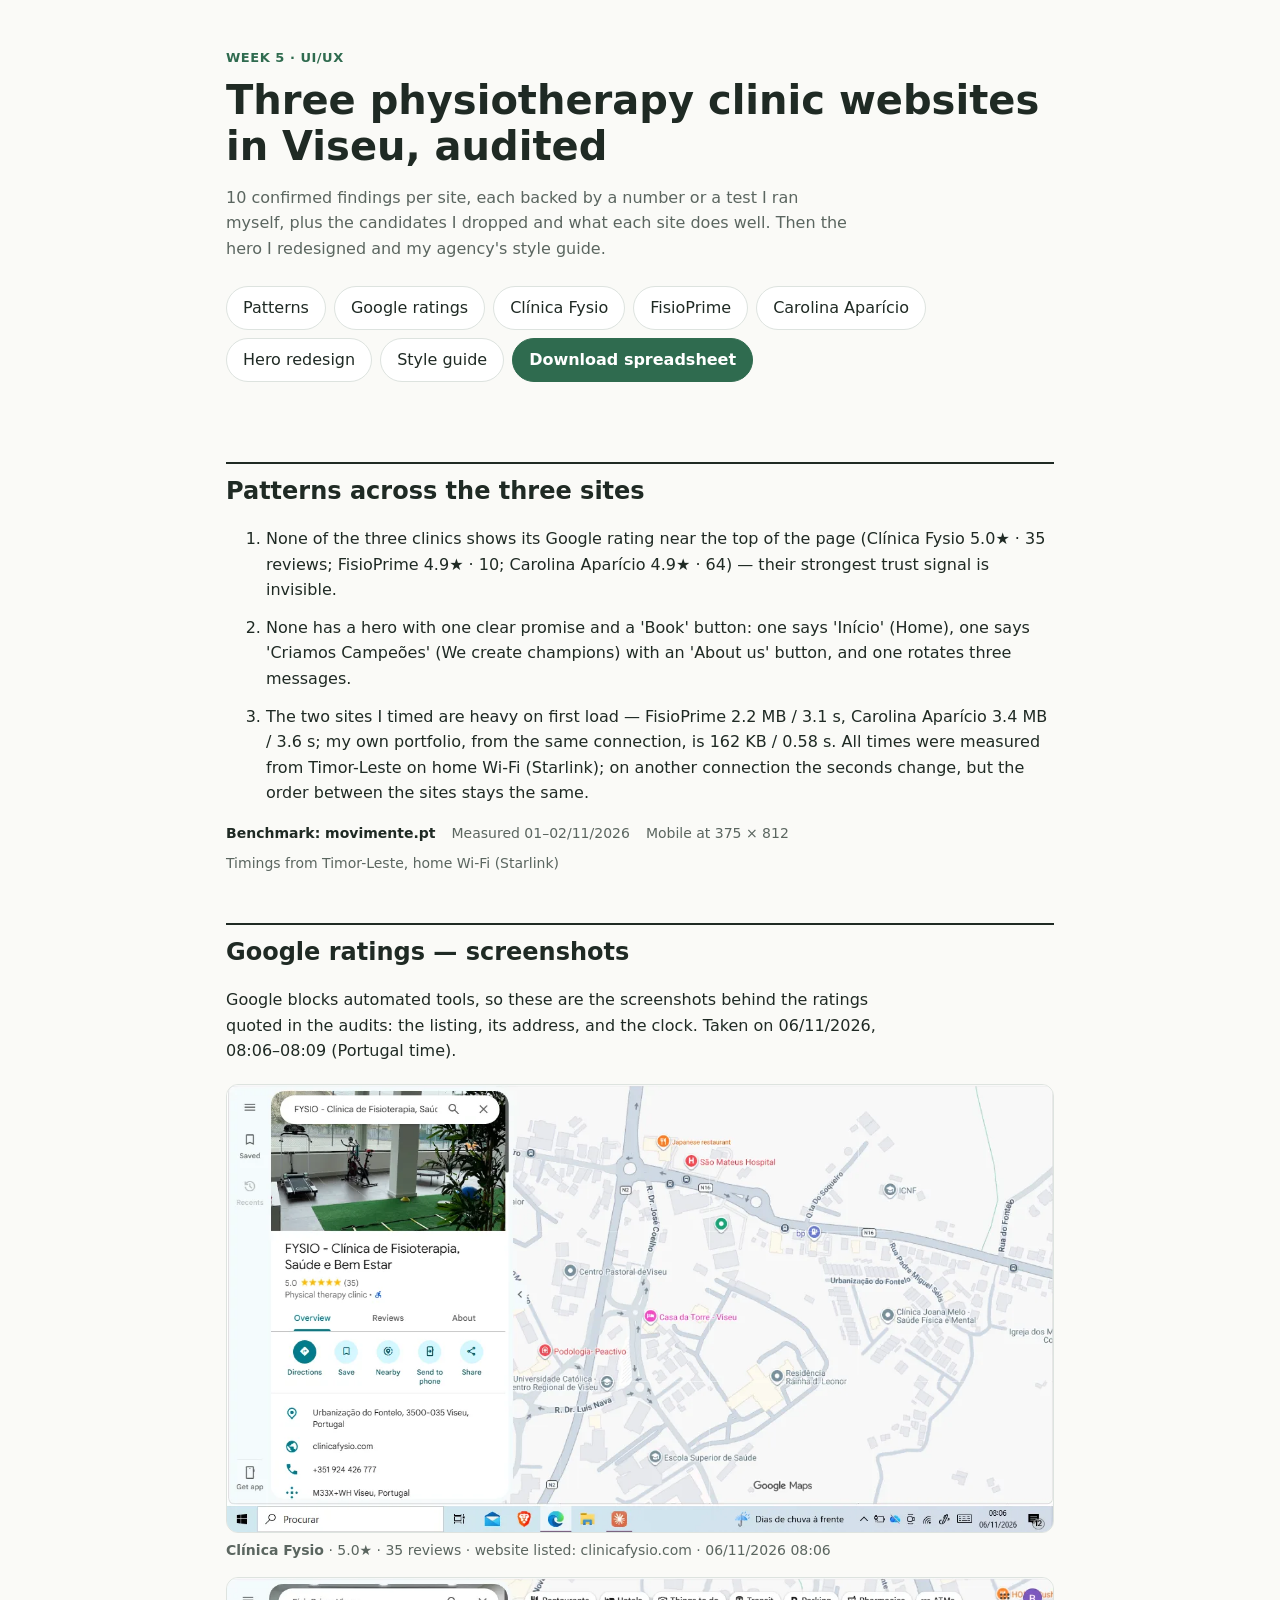
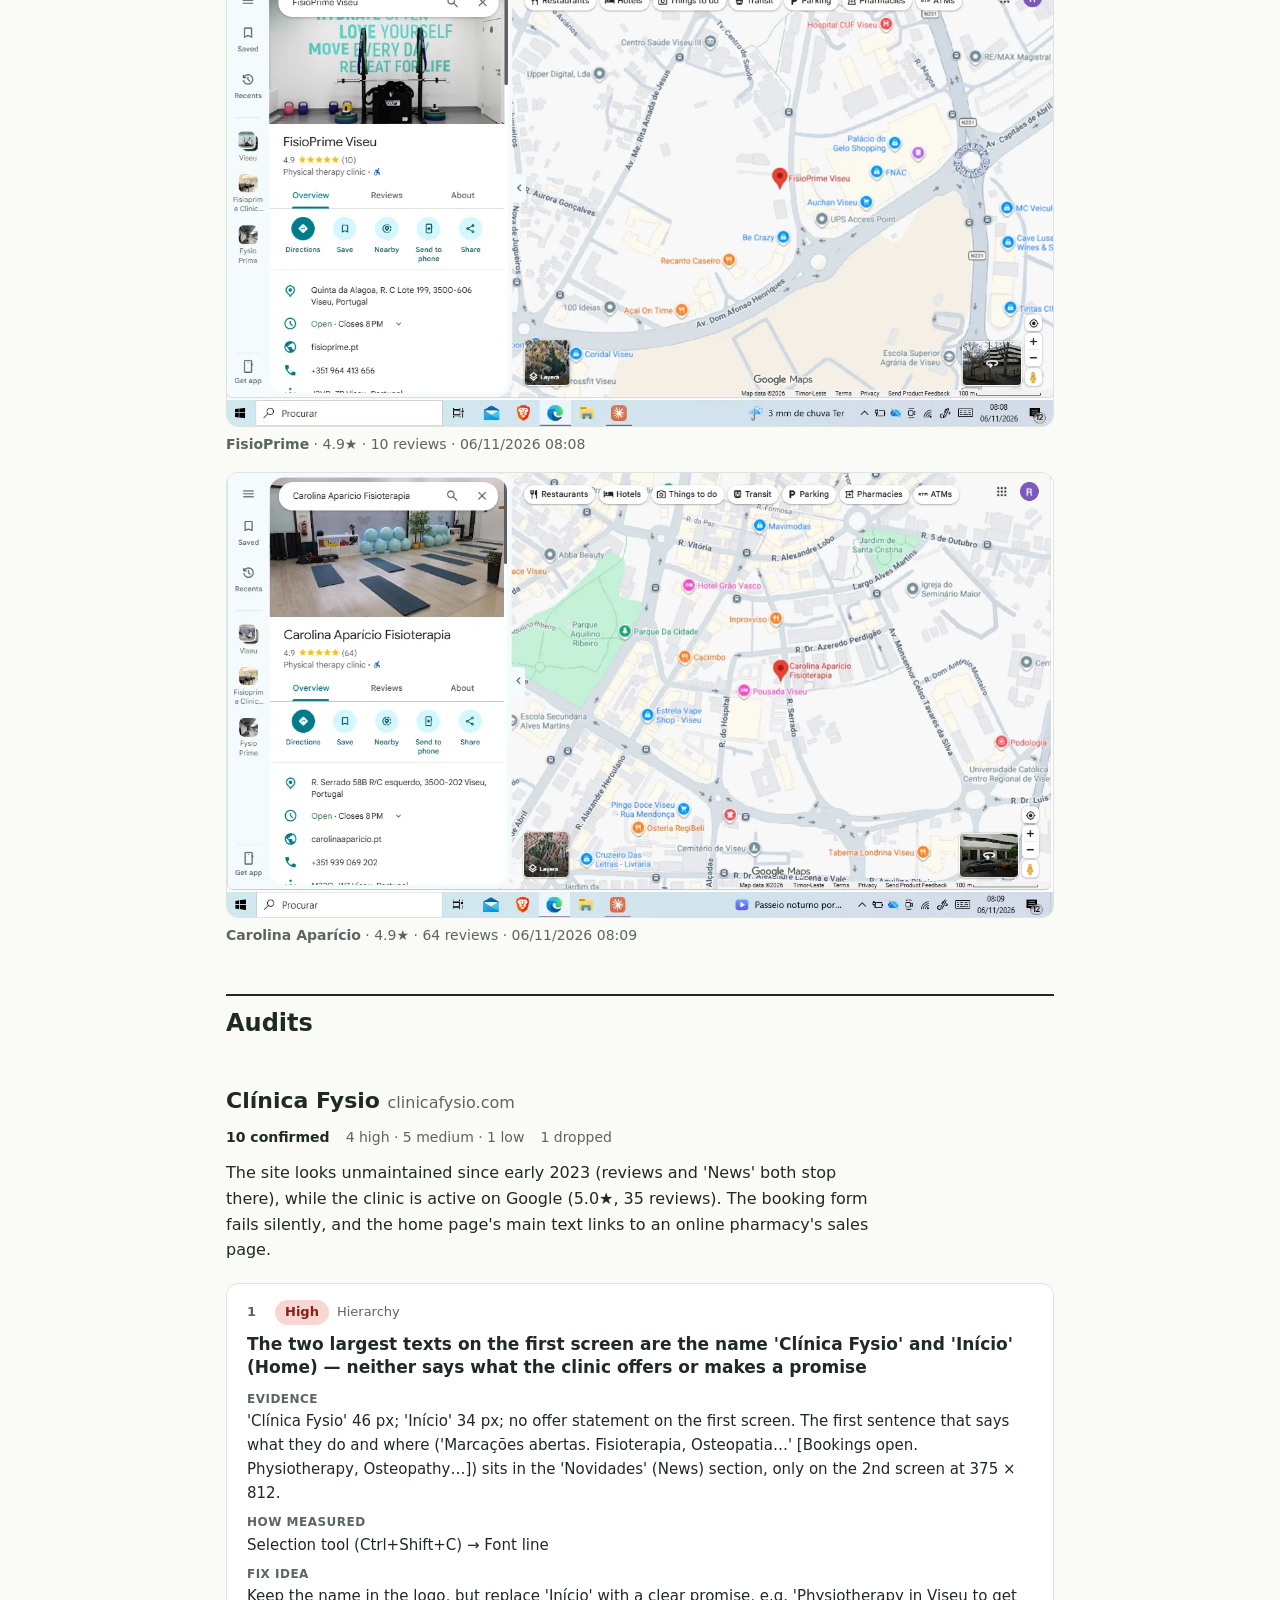
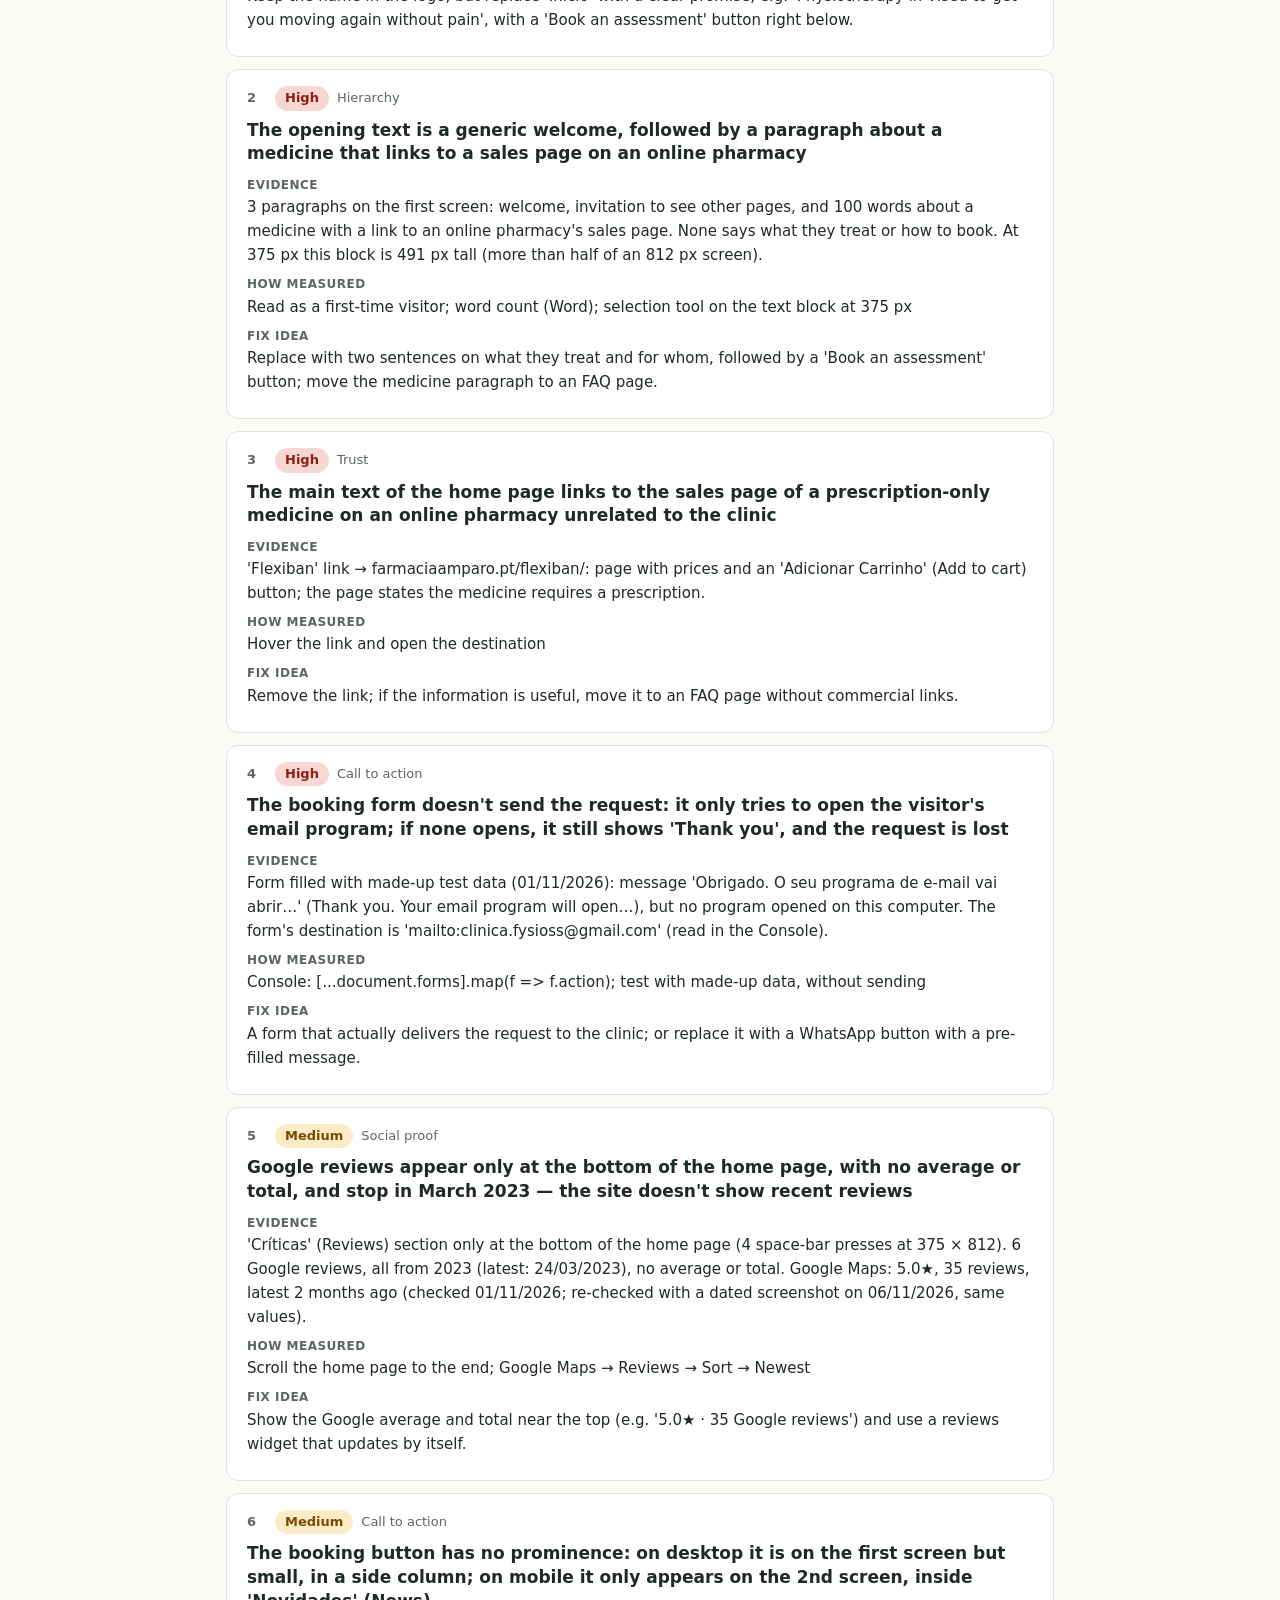
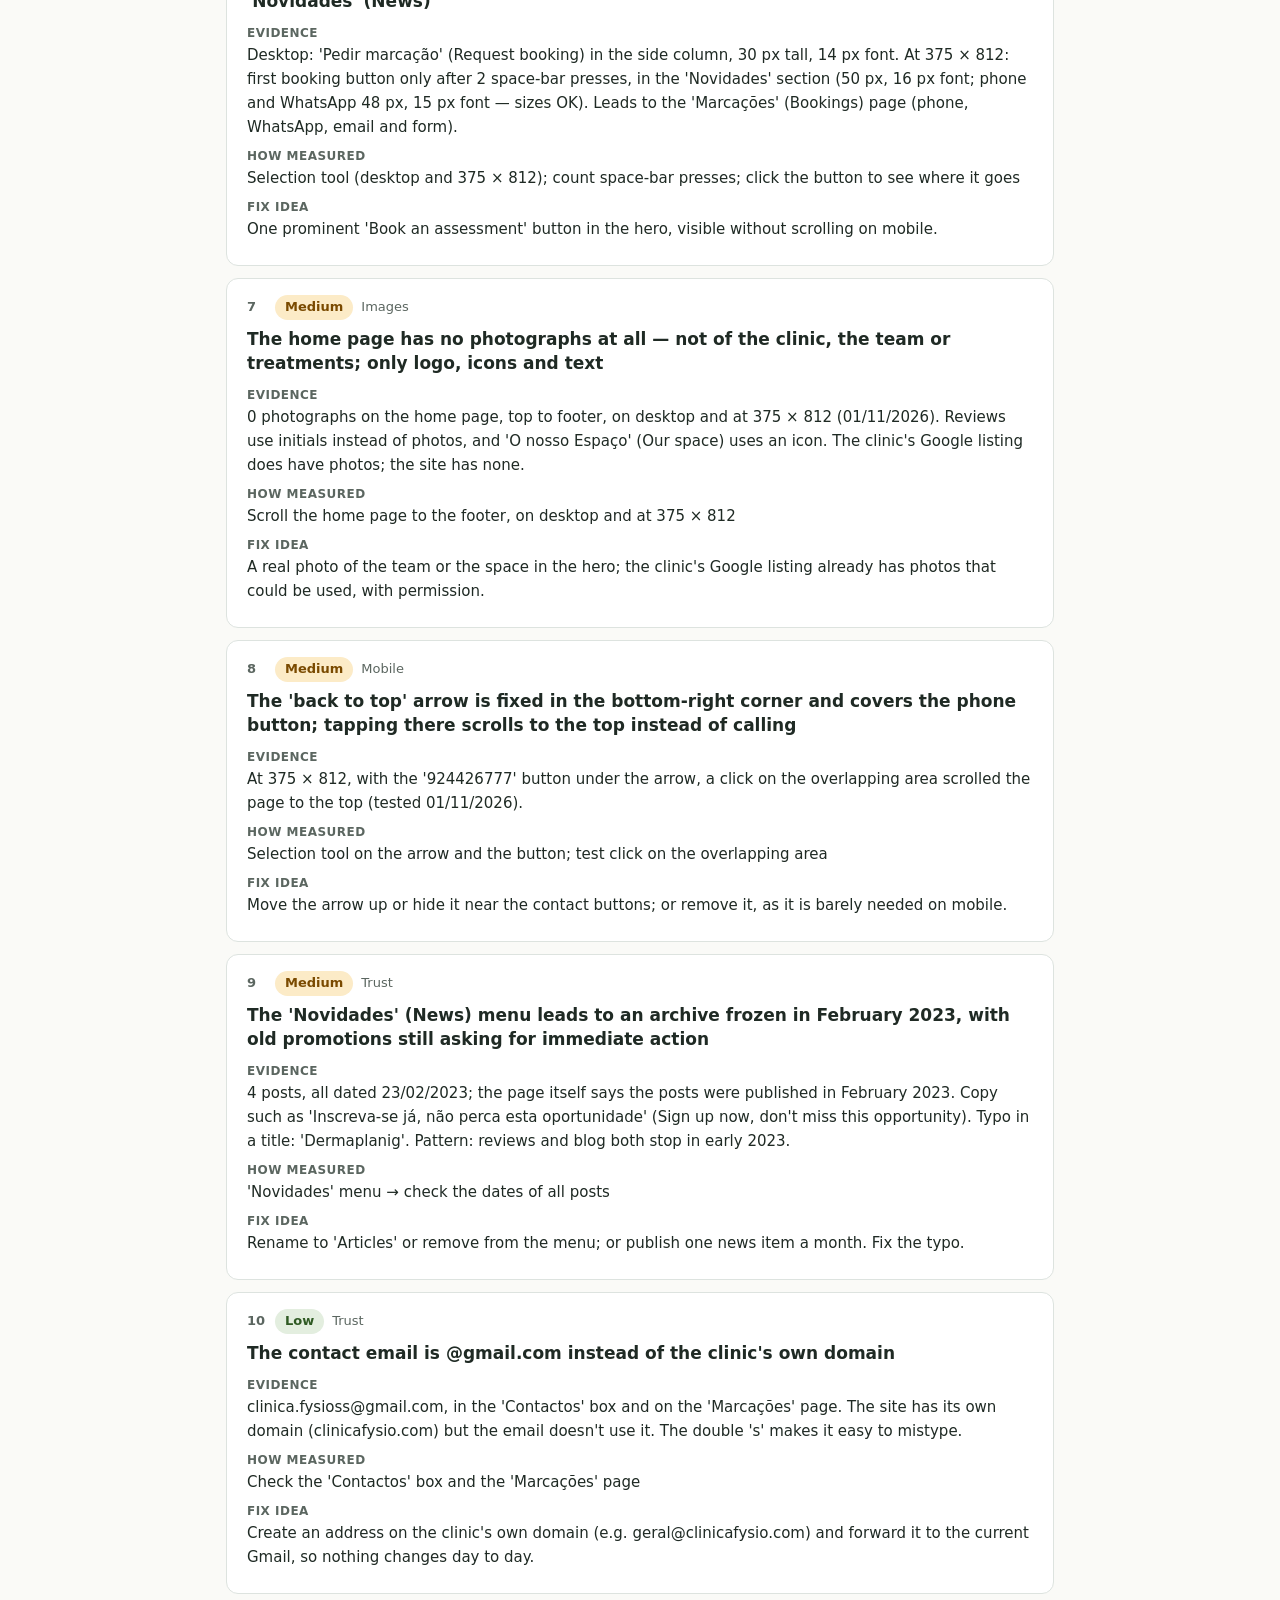
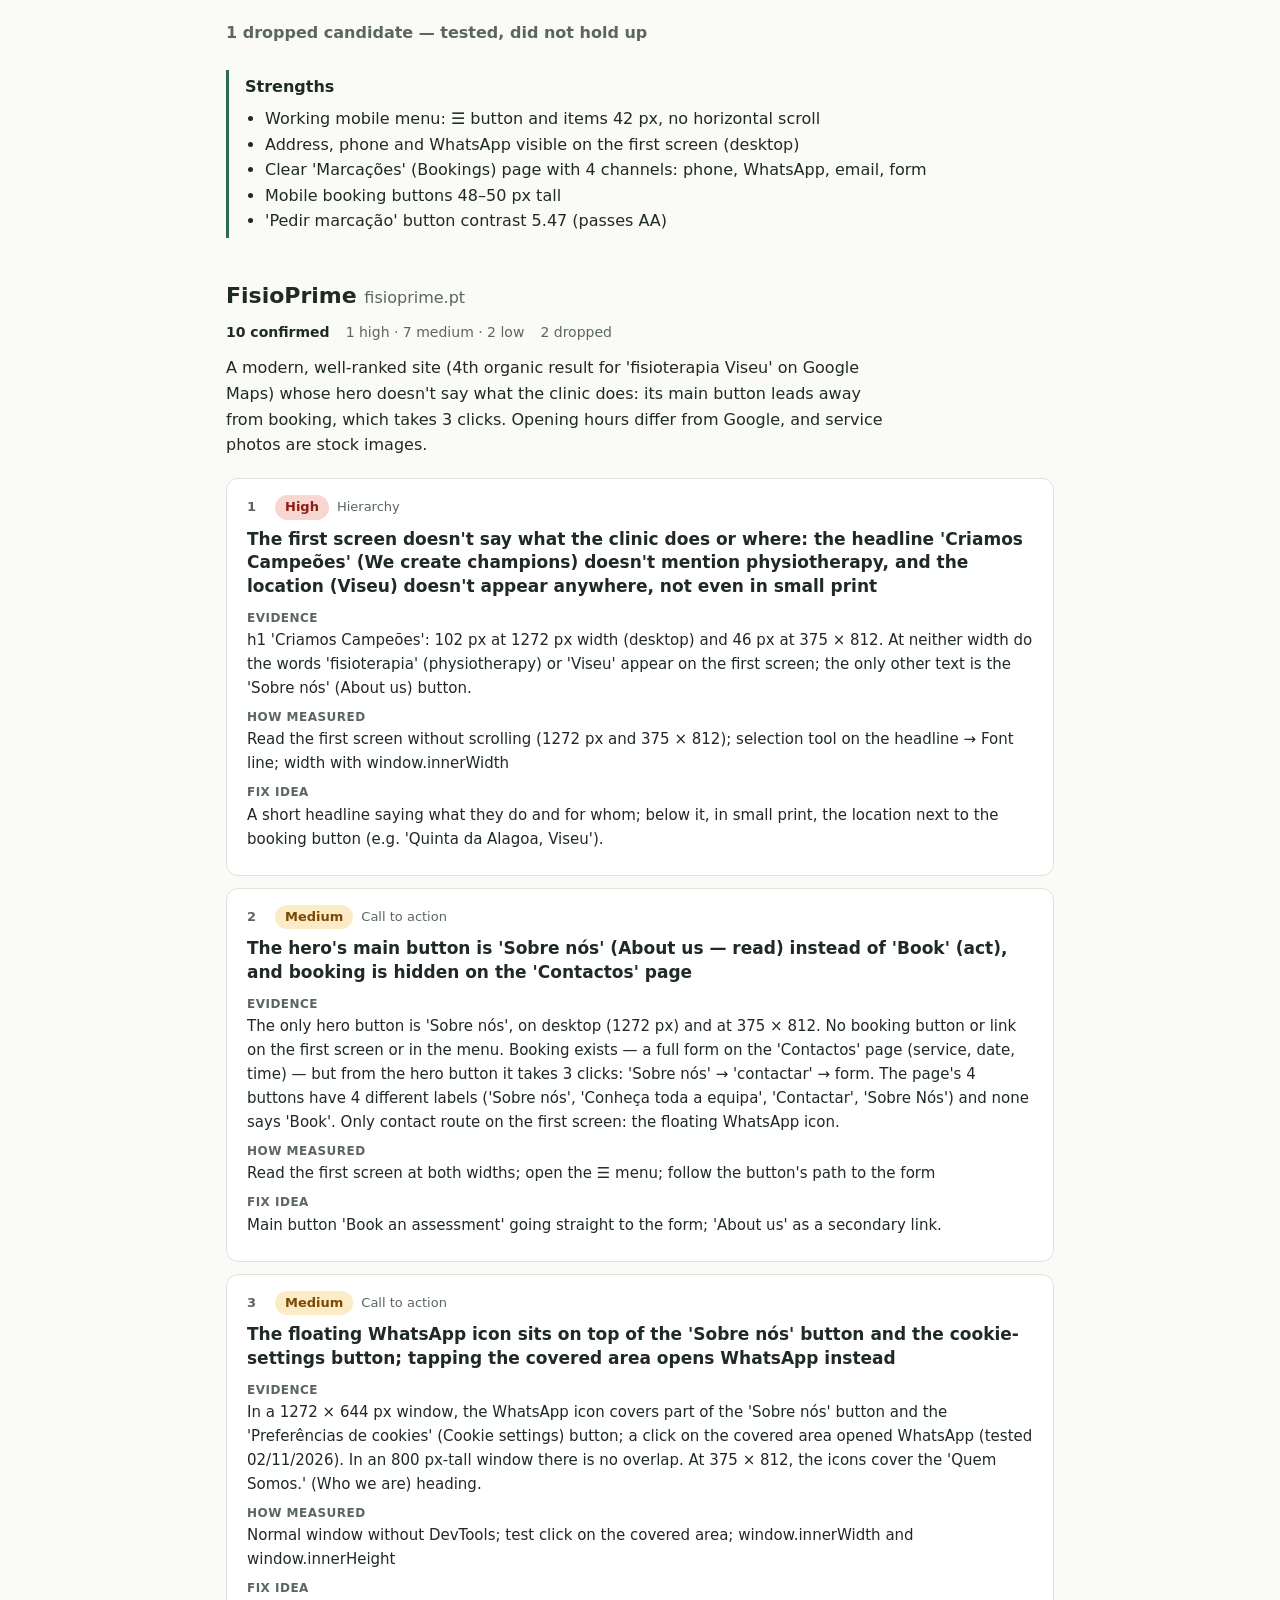
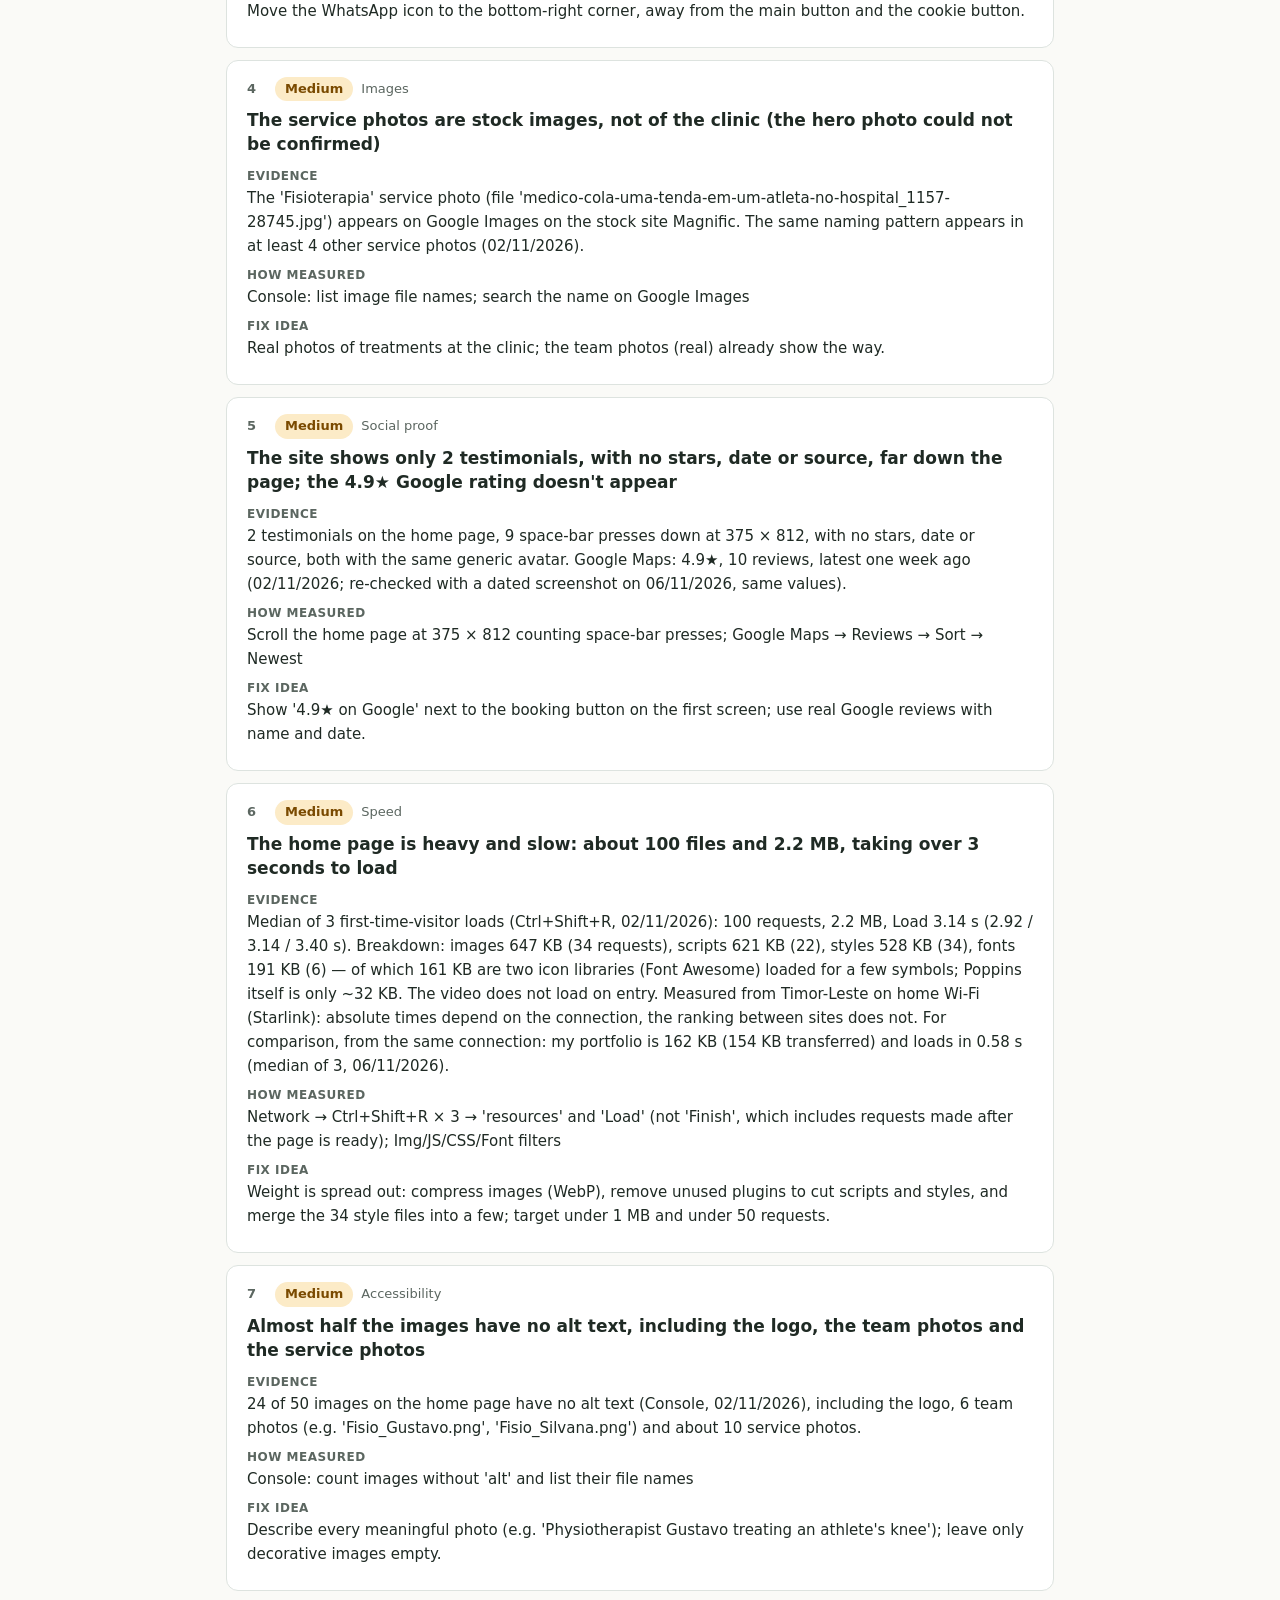
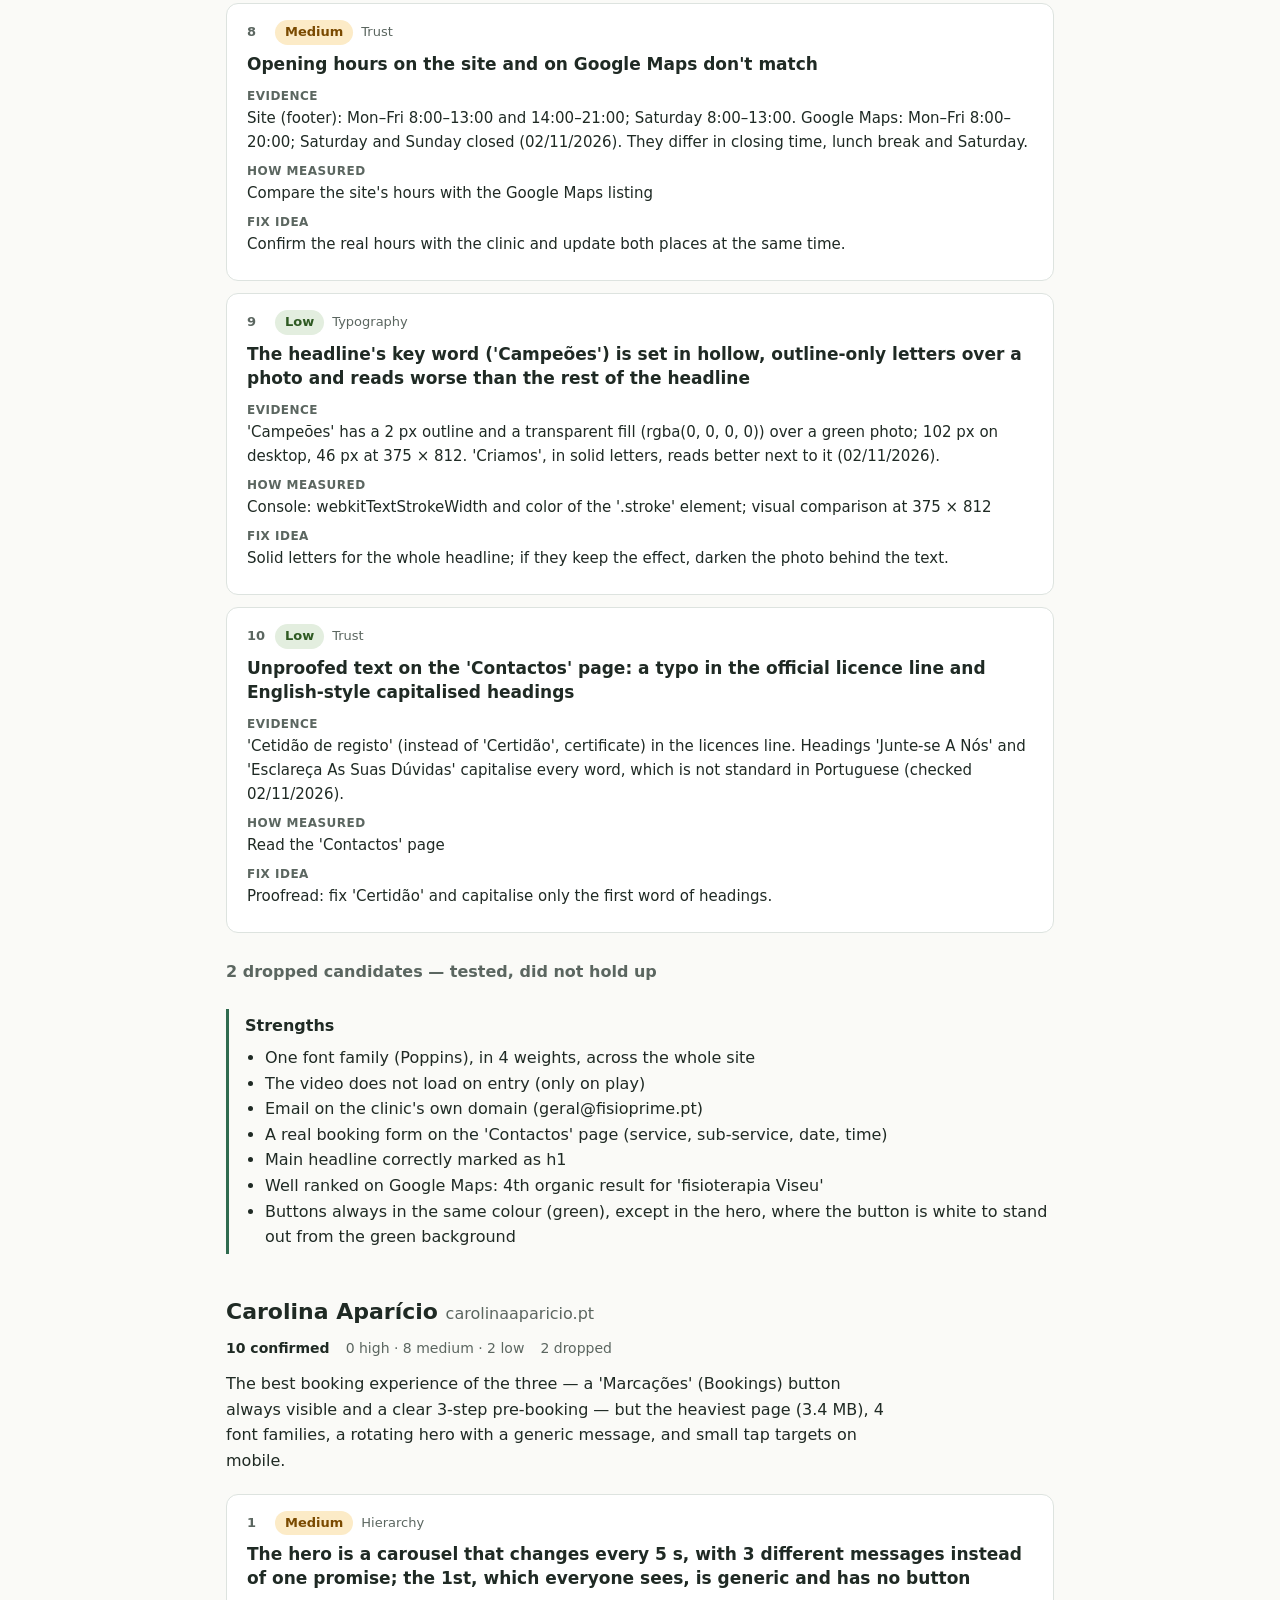
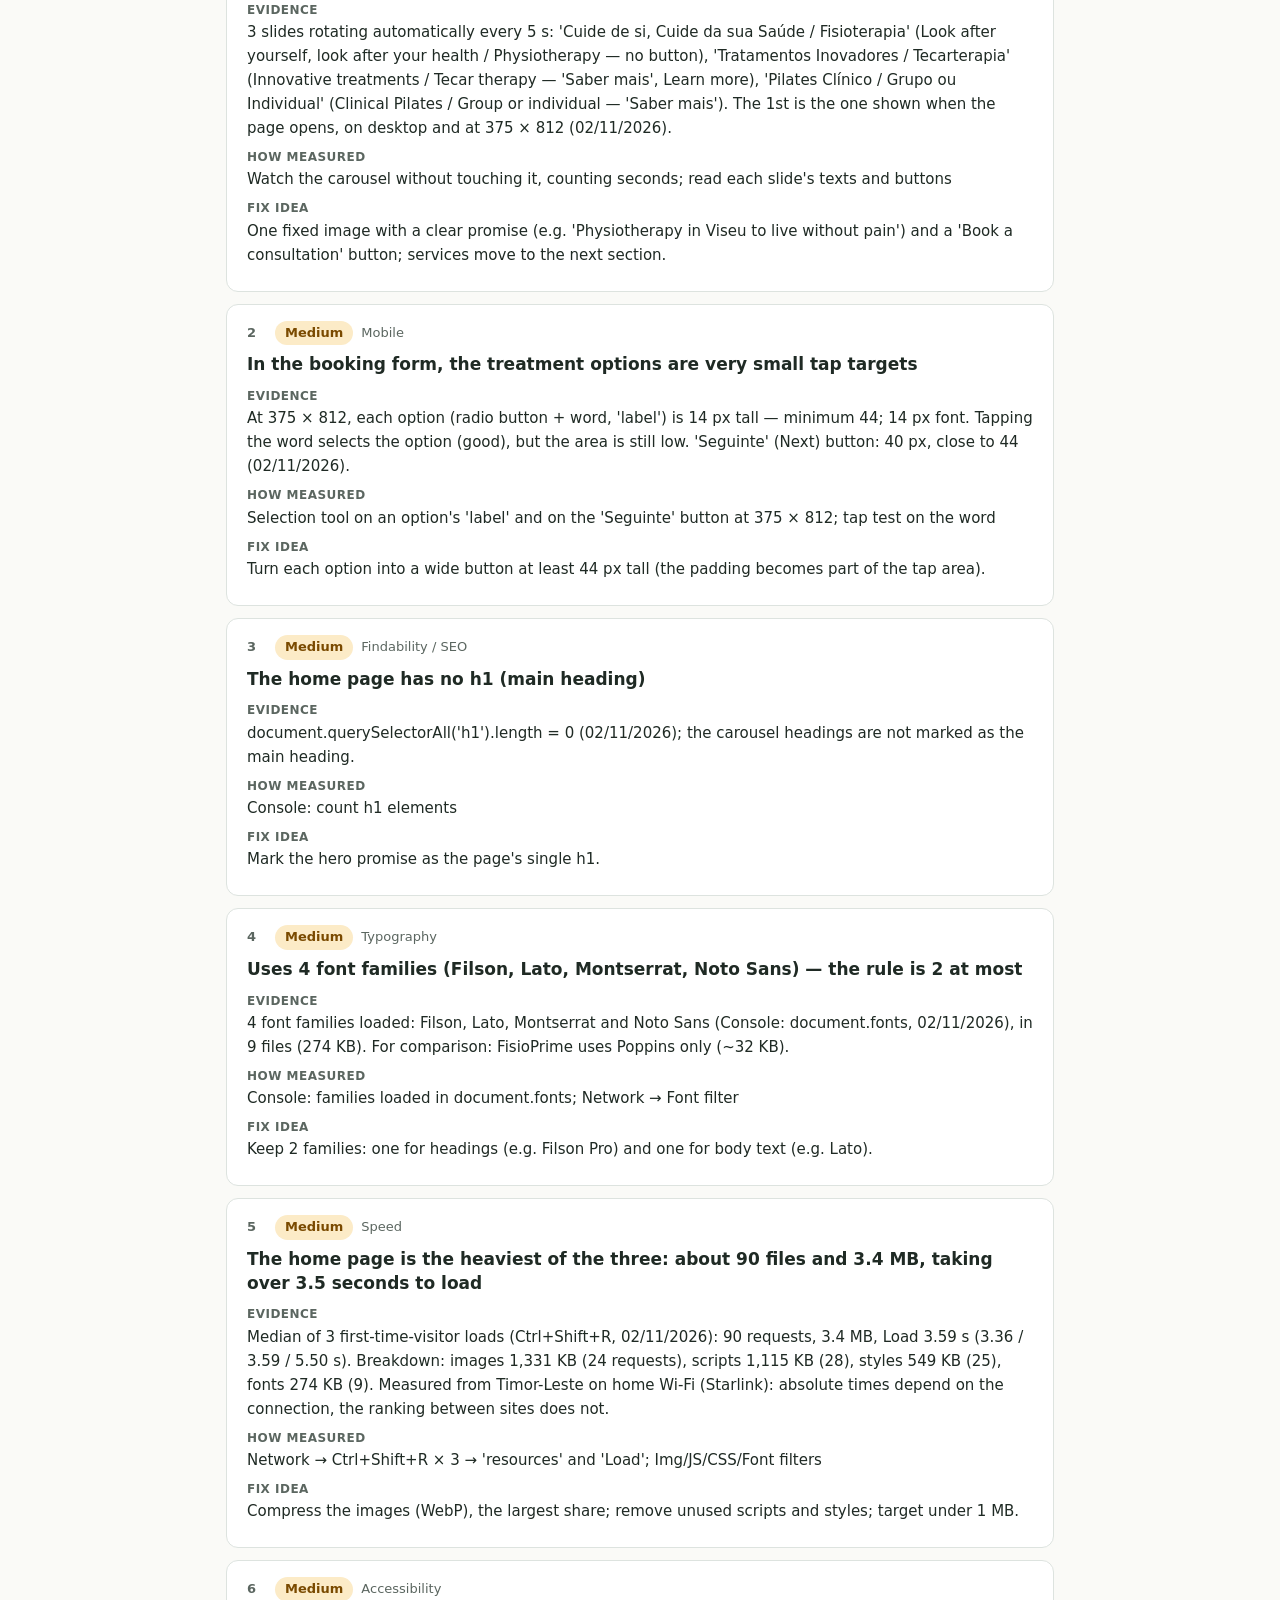
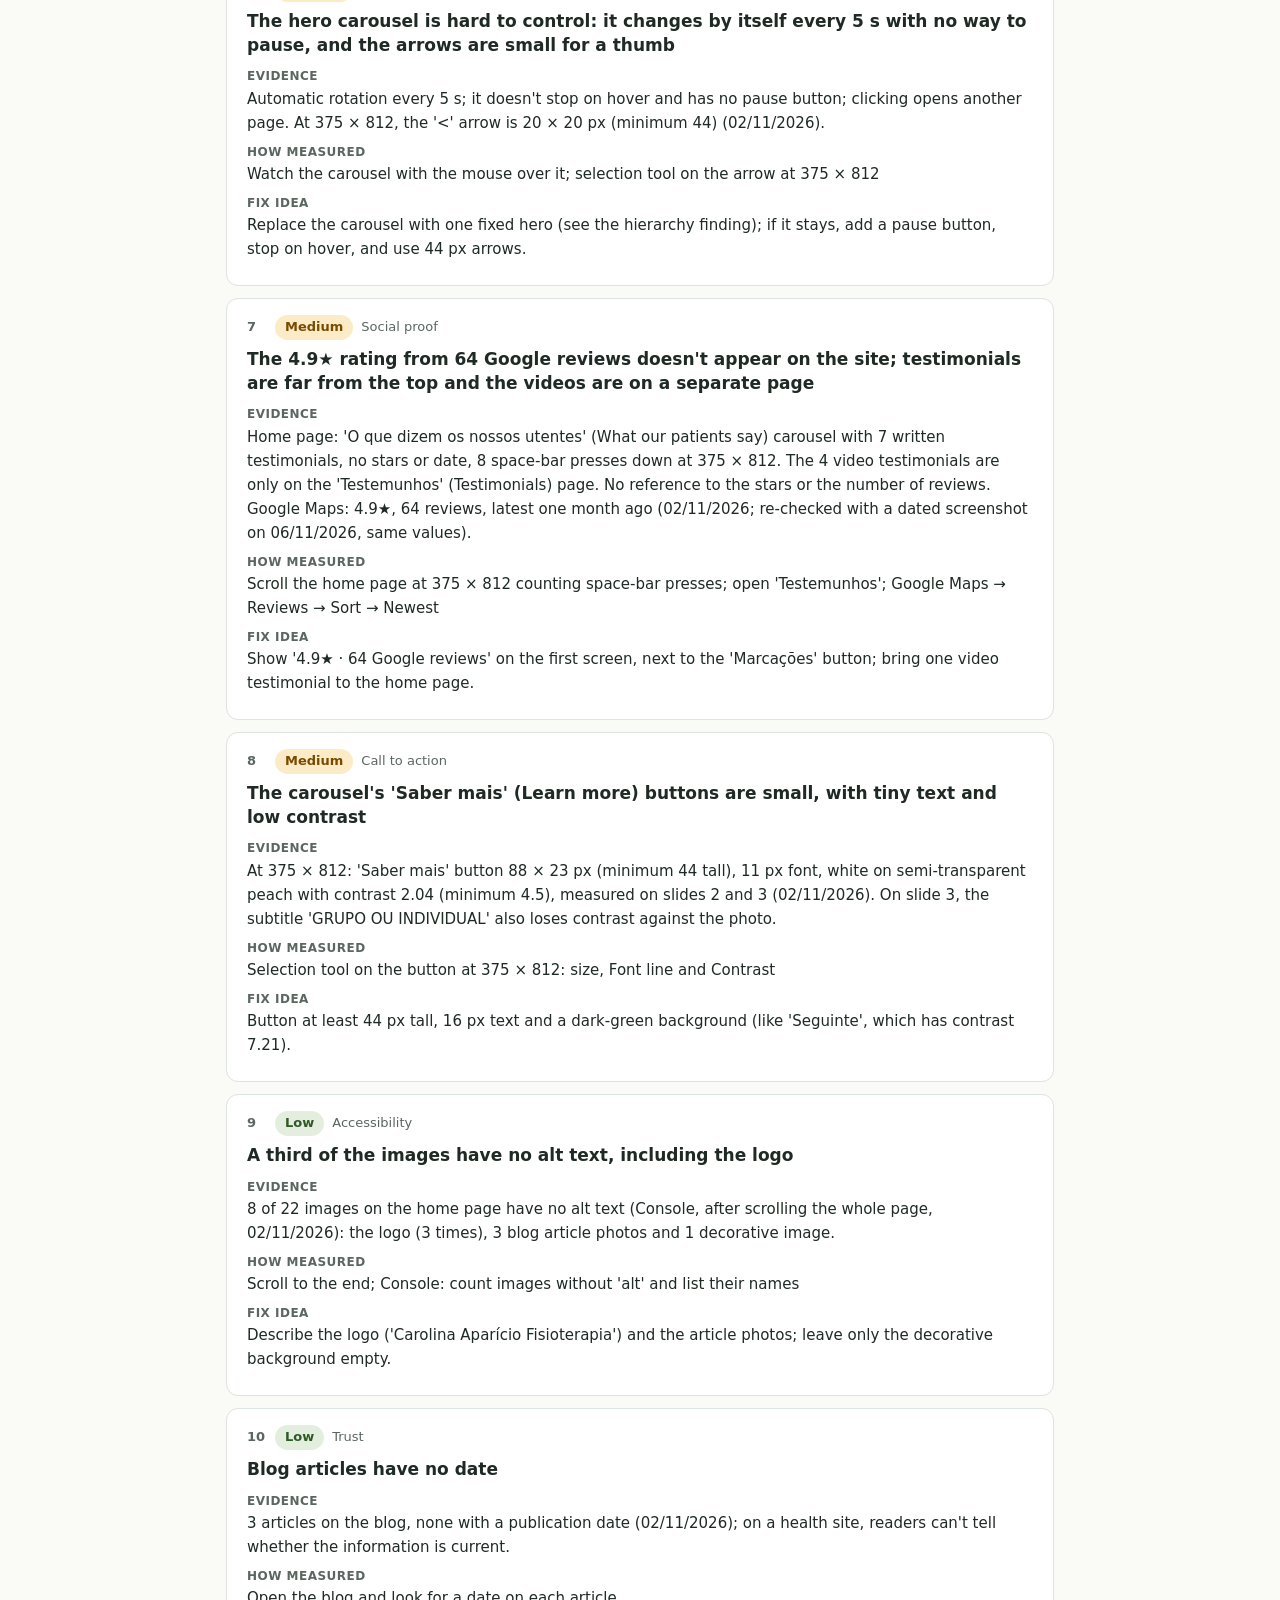
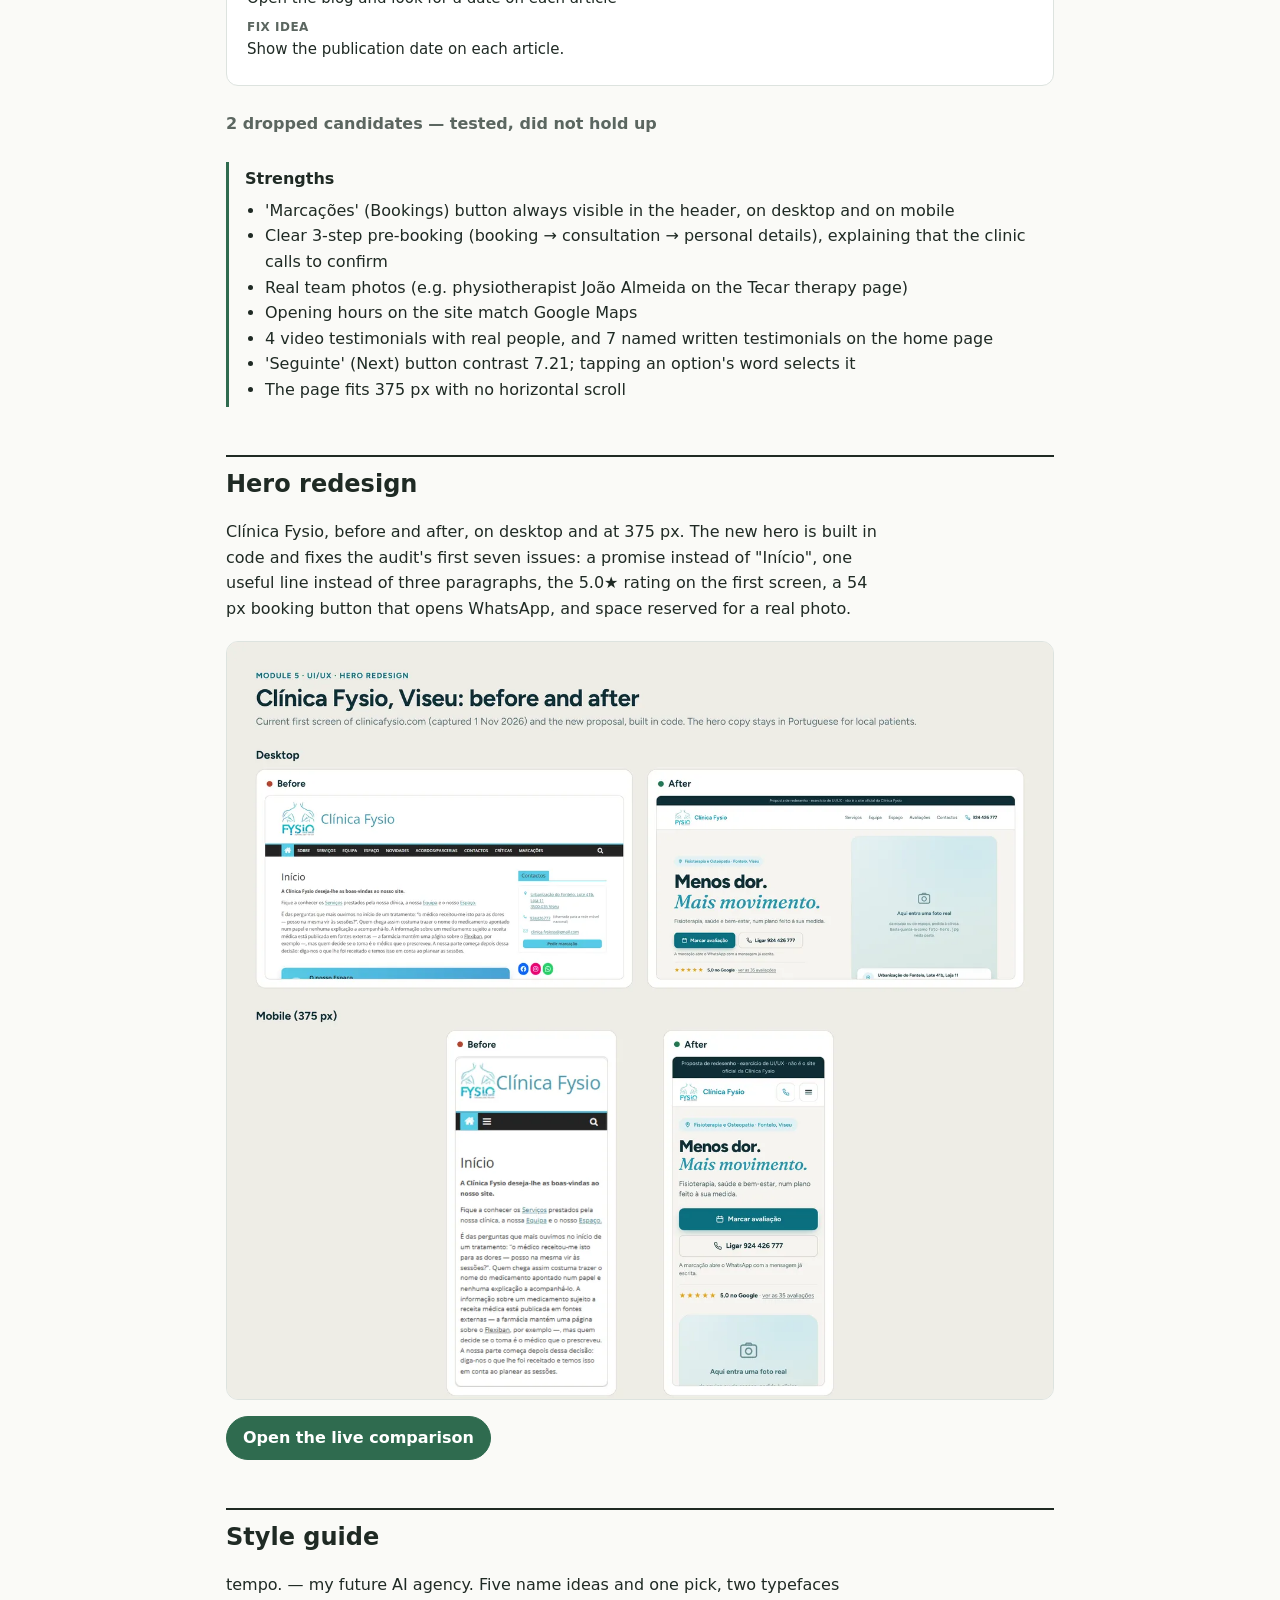
==== commit fd06903b: "Update semana-5 page, audits spreadsheet and Google images Co-Authored-By: Claude Opus 5.5 <noreply@" ====
--- a/semana-5/index.html
+++ b/semana-5/index.html
@@ -42,6 +42,8 @@
 .strengths h4{margin:0 0 6px} .strengths ul{margin:0;padding-left:20px}
 
 .shot{display:block;border:1px solid var(--line);border-radius:12px;overflow:hidden;margin:0 0 16px;background:var(--card)}.shot img{display:block;width:100%;height:auto}
+
+.proofs{display:grid;gap:16px}figure{margin:0}figure a{display:block;border:1px solid var(--line);border-radius:12px;overflow:hidden;background:var(--card)}figure img{display:block;width:100%;height:auto}figcaption{font-size:14px;color:var(--muted);margin-top:6px}
 .soon{color:var(--muted);border:1px dashed var(--line);border-radius:12px;padding:24px;text-align:center}
 footer{color:var(--muted);font-size:14px;padding:48px 0 64px}
 </style>
@@ -52,11 +54,18 @@
 <p class="kicker">Week 5 · UI/UX</p>
 <h1>Three physiotherapy clinic websites in Viseu, audited</h1>
 <p class="lead">10 confirmed findings per site, each backed by a number or a test I ran myself, plus the candidates I dropped and what each site does well. Then the hero I redesigned and my agency's style guide.</p>
-<nav><a href="#patterns">Patterns</a><a href="#fysio">Clínica Fysio</a><a href="#fisioprime">FisioPrime</a><a href="#carolina">Carolina Aparício</a><a href="#hero">Hero redesign</a><a href="#style">Style guide</a><a class="btn" href="/semana-5/week5-ui-audits.xlsx" download>Download spreadsheet</a></nav>
+<nav><a href="#patterns">Patterns</a><a href="#google">Google ratings</a><a href="#fysio">Clínica Fysio</a><a href="#fisioprime">FisioPrime</a><a href="#carolina">Carolina Aparício</a><a href="#hero">Hero redesign</a><a href="#style">Style guide</a><a class="btn" href="/semana-5/week5-ui-audits.xlsx" download>Download spreadsheet</a></nav>
 </header>
 <main>
-<section id="patterns"><h2>Patterns across the three sites</h2><ol class="cross"><li>None of the three clinics shows its Google rating near the top of the page (Clínica Fysio 5.0★ · 35 reviews; FisioPrime 4.9★ · 10; Carolina Aparício 4.9★ · 64) — their strongest trust signal is invisible.</li><li>None has a hero with one clear promise and a &#x27;Book&#x27; button: one says &#x27;Início&#x27; (Home), one says &#x27;Criamos Campeões&#x27; (We create champions) with an &#x27;About us&#x27; button, and one rotates three messages.</li><li>The two sites I timed are heavy on first load — FisioPrime 2.2 MB / 3.1 s, Carolina Aparício 3.4 MB / 3.6 s; my own portfolio, measured from the same connection, is 136 KB / ~0.5 s.</li></ol>
-<p class="stats"><span>Benchmark: movimente.pt</span><span>Measured 01–02/11/2026</span><span>Mobile at 375 × 812</span></p></section>
+<section id="patterns"><h2>Patterns across the three sites</h2><ol class="cross"><li>None of the three clinics shows its Google rating near the top of the page (Clínica Fysio 5.0★ · 35 reviews; FisioPrime 4.9★ · 10; Carolina Aparício 4.9★ · 64) — their strongest trust signal is invisible.</li><li>None has a hero with one clear promise and a &#x27;Book&#x27; button: one says &#x27;Início&#x27; (Home), one says &#x27;Criamos Campeões&#x27; (We create champions) with an &#x27;About us&#x27; button, and one rotates three messages.</li><li>The two sites I timed are heavy on first load — FisioPrime 2.2 MB / 3.1 s, Carolina Aparício 3.4 MB / 3.6 s; my own portfolio, from the same connection, is 162 KB / 0.58 s. All times were measured from Timor-Leste on home Wi-Fi (Starlink); on another connection the seconds change, but the order between the sites stays the same.</li></ol>
+<p class="stats"><span>Benchmark: movimente.pt</span><span>Measured 01–02/11/2026</span><span>Mobile at 375 × 812</span><span>Timings from Timor-Leste, home Wi-Fi (Starlink)</span></p></section>
+<section id="google"><h2>Google ratings — screenshots</h2>
+<p class="pattern">Google blocks automated tools, so these are the screenshots behind the ratings quoted in the audits: the listing, its address, and the clock. Taken on 06/11/2026, 08:06–08:09 (Portugal time).</p>
+<div class="proofs">
+<figure><a href="/semana-5/img/google-fysio.webp"><img src="/semana-5/img/google-fysio.webp" width="1276" height="690" loading="lazy" alt="Google Maps listing of FYSIO - Clínica de Fisioterapia, Saúde e Bem Estar, Viseu: 5.0 stars, 35 reviews; clock 06/11/2026 08:06"></a><figcaption><b>Clínica Fysio</b> · 5.0★ · 35 reviews · website listed: clinicafysio.com · 06/11/2026 08:06</figcaption></figure>
+<figure><a href="/semana-5/img/google-fisioprime.webp"><img src="/semana-5/img/google-fisioprime.webp" width="1271" height="690" loading="lazy" alt="Google Maps listing of FisioPrime Viseu: 4.9 stars, 10 reviews; clock 06/11/2026 08:08"></a><figcaption><b>FisioPrime</b> · 4.9★ · 10 reviews · 06/11/2026 08:08</figcaption></figure>
+<figure><a href="/semana-5/img/google-carolina.webp"><img src="/semana-5/img/google-carolina.webp" width="1277" height="687" loading="lazy" alt="Google Maps listing of Carolina Aparício Fisioterapia, Viseu: 4.9 stars, 64 reviews; clock 06/11/2026 08:09"></a><figcaption><b>Carolina Aparício</b> · 4.9★ · 64 reviews · 06/11/2026 08:09</figcaption></figure>
+</div></section>
 <h2 id="audits">Audits</h2>
 <section class="clinic" id="fysio">
 <h3>Clínica Fysio <span class="url">clinicafysio.com</span></h3>
@@ -89,7 +98,7 @@
 <article class="f">
 <div class="meta"><span class="n">5</span><span class="sev med">Medium</span><span class="cat">Social proof</span></div>
 <h4>Google reviews appear only at the bottom of the home page, with no average or total, and stop in March 2023 — the site doesn&#x27;t show recent reviews</h4>
-<p><b>Evidence</b> &#x27;Críticas&#x27; (Reviews) section only at the bottom of the home page (4 space-bar presses at 375 × 812). 6 Google reviews, all from 2023 (latest: 24/03/2023), no average or total. Google Maps: 5.0★, 35 reviews, latest 2 months ago (checked 01/11/2026).</p>
+<p><b>Evidence</b> &#x27;Críticas&#x27; (Reviews) section only at the bottom of the home page (4 space-bar presses at 375 × 812). 6 Google reviews, all from 2023 (latest: 24/03/2023), no average or total. Google Maps: 5.0★, 35 reviews, latest 2 months ago (checked 01/11/2026; re-checked with a dated screenshot on 06/11/2026, same values).</p>
 <p class="how"><b>How measured</b> Scroll the home page to the end; Google Maps → Reviews → Sort → Newest</p>
 <p><b>Fix idea</b> Show the Google average and total near the top (e.g. &#x27;5.0★ · 35 Google reviews&#x27;) and use a reviews widget that updates by itself.</p></article>
 <article class="f">
@@ -162,13 +171,13 @@
 <article class="f">
 <div class="meta"><span class="n">5</span><span class="sev med">Medium</span><span class="cat">Social proof</span></div>
 <h4>The site shows only 2 testimonials, with no stars, date or source, far down the page; the 4.9★ Google rating doesn&#x27;t appear</h4>
-<p><b>Evidence</b> 2 testimonials on the home page, 9 space-bar presses down at 375 × 812, with no stars, date or source, both with the same generic avatar. Google Maps: 4.9★, 10 reviews, latest one week ago (02/11/2026).</p>
+<p><b>Evidence</b> 2 testimonials on the home page, 9 space-bar presses down at 375 × 812, with no stars, date or source, both with the same generic avatar. Google Maps: 4.9★, 10 reviews, latest one week ago (02/11/2026; re-checked with a dated screenshot on 06/11/2026, same values).</p>
 <p class="how"><b>How measured</b> Scroll the home page at 375 × 812 counting space-bar presses; Google Maps → Reviews → Sort → Newest</p>
 <p><b>Fix idea</b> Show &#x27;4.9★ on Google&#x27; next to the booking button on the first screen; use real Google reviews with name and date.</p></article>
 <article class="f">
 <div class="meta"><span class="n">6</span><span class="sev med">Medium</span><span class="cat">Speed</span></div>
 <h4>The home page is heavy and slow: about 100 files and 2.2 MB, taking over 3 seconds to load</h4>
-<p><b>Evidence</b> Median of 3 first-time-visitor loads (Ctrl+Shift+R, 02/11/2026): 100 requests, 2.2 MB, Load 3.14 s (2.92 / 3.14 / 3.40 s). Breakdown: images 647 KB (34 requests), scripts 621 KB (22), styles 528 KB (34), fonts 191 KB (6) — of which 161 KB are two icon libraries (Font Awesome) loaded for a few symbols; Poppins itself is only ~32 KB. The video does not load on entry. For comparison, from the same connection: my portfolio is 136 KB and loads in ~0.5 s.</p>
+<p><b>Evidence</b> Median of 3 first-time-visitor loads (Ctrl+Shift+R, 02/11/2026): 100 requests, 2.2 MB, Load 3.14 s (2.92 / 3.14 / 3.40 s). Breakdown: images 647 KB (34 requests), scripts 621 KB (22), styles 528 KB (34), fonts 191 KB (6) — of which 161 KB are two icon libraries (Font Awesome) loaded for a few symbols; Poppins itself is only ~32 KB. The video does not load on entry. Measured from Timor-Leste on home Wi-Fi (Starlink): absolute times depend on the connection, the ranking between sites does not. For comparison, from the same connection: my portfolio is 162 KB (154 KB transferred) and loads in 0.58 s (median of 3, 06/11/2026).</p>
 <p class="how"><b>How measured</b> Network → Ctrl+Shift+R × 3 → &#x27;resources&#x27; and &#x27;Load&#x27; (not &#x27;Finish&#x27;, which includes requests made after the page is ready); Img/JS/CSS/Font filters</p>
 <p><b>Fix idea</b> Weight is spread out: compress images (WebP), remove unused plugins to cut scripts and styles, and merge the 34 style files into a few; target under 1 MB and under 50 requests.</p></article>
 <article class="f">
@@ -241,7 +250,7 @@
 <article class="f">
 <div class="meta"><span class="n">5</span><span class="sev med">Medium</span><span class="cat">Speed</span></div>
 <h4>The home page is the heaviest of the three: about 90 files and 3.4 MB, taking over 3.5 seconds to load</h4>
-<p><b>Evidence</b> Median of 3 first-time-visitor loads (Ctrl+Shift+R, 02/11/2026): 90 requests, 3.4 MB, Load 3.59 s (3.36 / 3.59 / 5.50 s). Breakdown: images 1,331 KB (24 requests), scripts 1,115 KB (28), styles 549 KB (25), fonts 274 KB (9).</p>
+<p><b>Evidence</b> Median of 3 first-time-visitor loads (Ctrl+Shift+R, 02/11/2026): 90 requests, 3.4 MB, Load 3.59 s (3.36 / 3.59 / 5.50 s). Breakdown: images 1,331 KB (24 requests), scripts 1,115 KB (28), styles 549 KB (25), fonts 274 KB (9). Measured from Timor-Leste on home Wi-Fi (Starlink): absolute times depend on the connection, the ranking between sites does not.</p>
 <p class="how"><b>How measured</b> Network → Ctrl+Shift+R × 3 → &#x27;resources&#x27; and &#x27;Load&#x27;; Img/JS/CSS/Font filters</p>
 <p><b>Fix idea</b> Compress the images (WebP), the largest share; remove unused scripts and styles; target under 1 MB.</p></article>
 <article class="f">
@@ -253,7 +262,7 @@
 <article class="f">
 <div class="meta"><span class="n">7</span><span class="sev med">Medium</span><span class="cat">Social proof</span></div>
 <h4>The 4.9★ rating from 64 Google reviews doesn&#x27;t appear on the site; testimonials are far from the top and the videos are on a separate page</h4>
-<p><b>Evidence</b> Home page: &#x27;O que dizem os nossos utentes&#x27; (What our patients say) carousel with 7 written testimonials, no stars or date, 8 space-bar presses down at 375 × 812. The 4 video testimonials are only on the &#x27;Testemunhos&#x27; (Testimonials) page. No reference to the stars or the number of reviews. Google Maps: 4.9★, 64 reviews, latest one month ago (02/11/2026).</p>
+<p><b>Evidence</b> Home page: &#x27;O que dizem os nossos utentes&#x27; (What our patients say) carousel with 7 written testimonials, no stars or date, 8 space-bar presses down at 375 × 812. The 4 video testimonials are only on the &#x27;Testemunhos&#x27; (Testimonials) page. No reference to the stars or the number of reviews. Google Maps: 4.9★, 64 reviews, latest one month ago (02/11/2026; re-checked with a dated screenshot on 06/11/2026, same values).</p>
 <p class="how"><b>How measured</b> Scroll the home page at 375 × 812 counting space-bar presses; open &#x27;Testemunhos&#x27;; Google Maps → Reviews → Sort → Newest</p>
 <p><b>Fix idea</b> Show &#x27;4.9★ · 64 Google reviews&#x27; on the first screen, next to the &#x27;Marcações&#x27; button; bring one video testimonial to the home page.</p></article>
 <article class="f">
